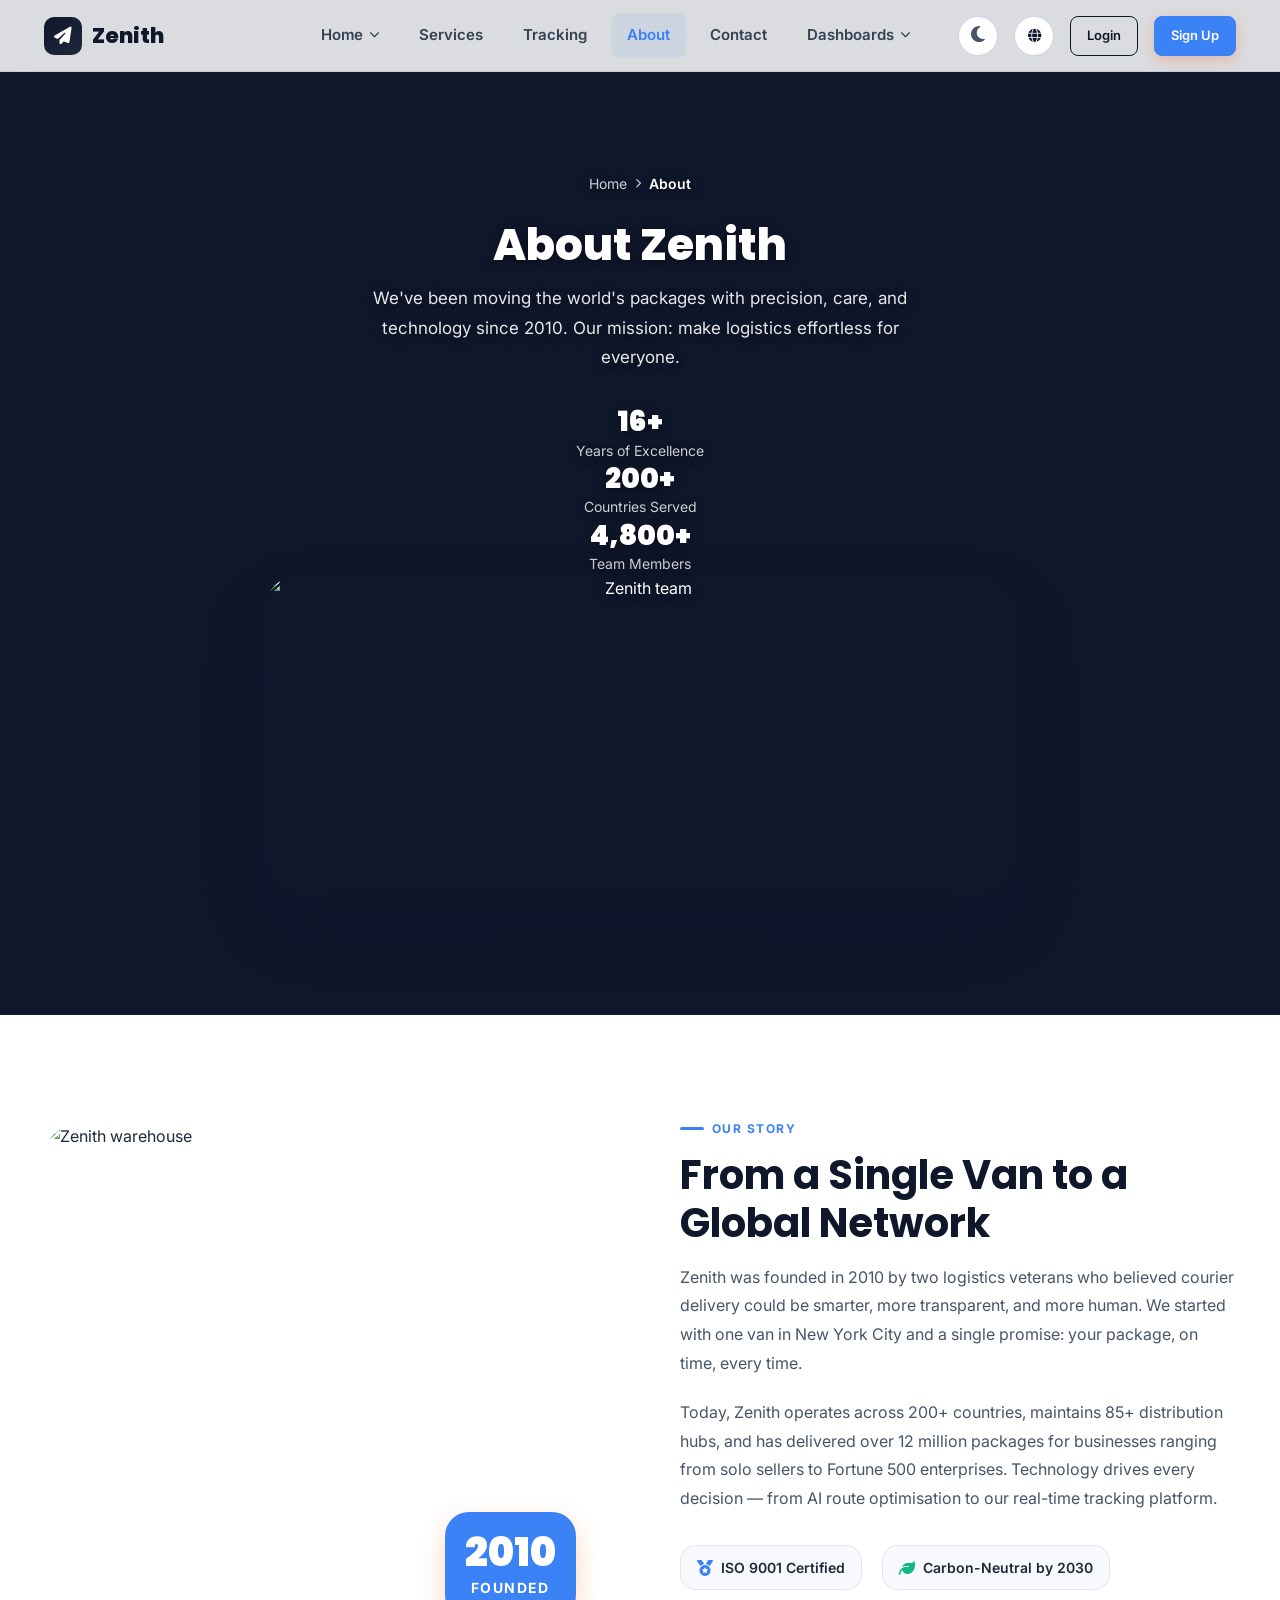
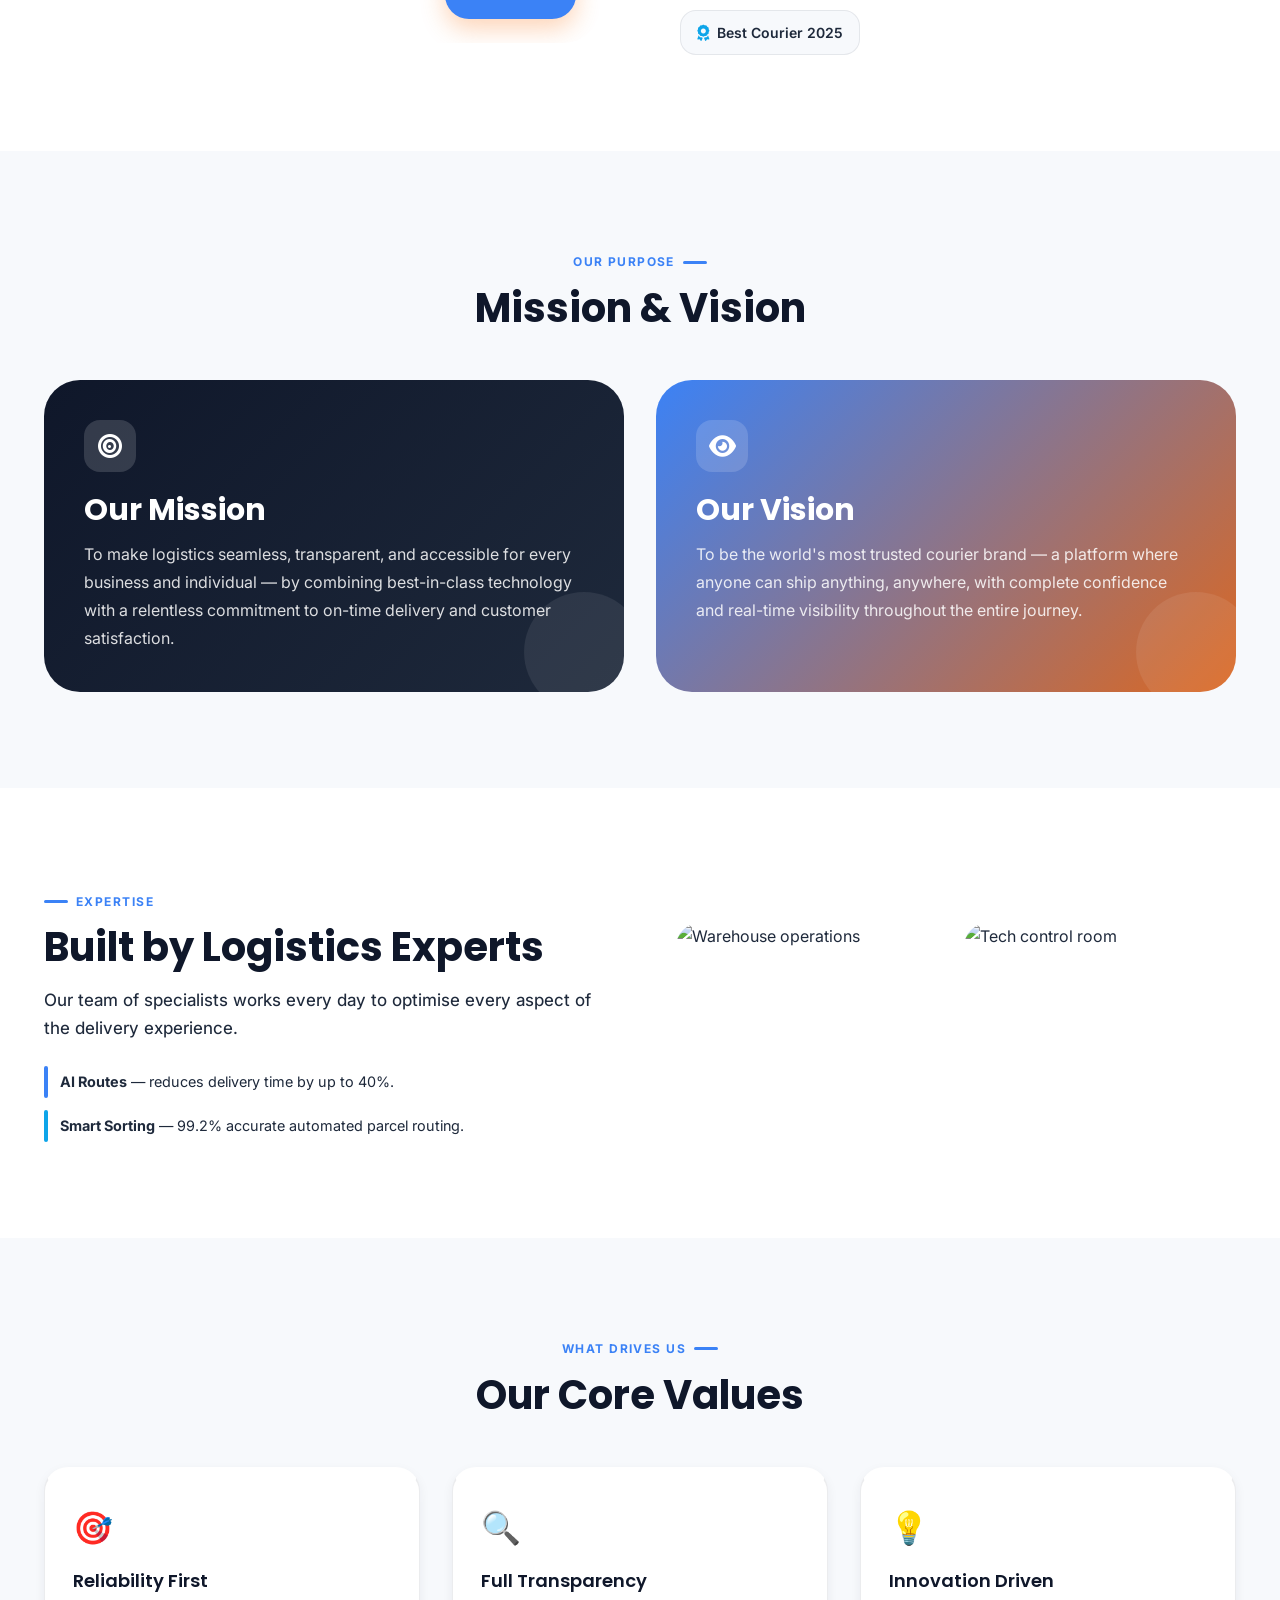
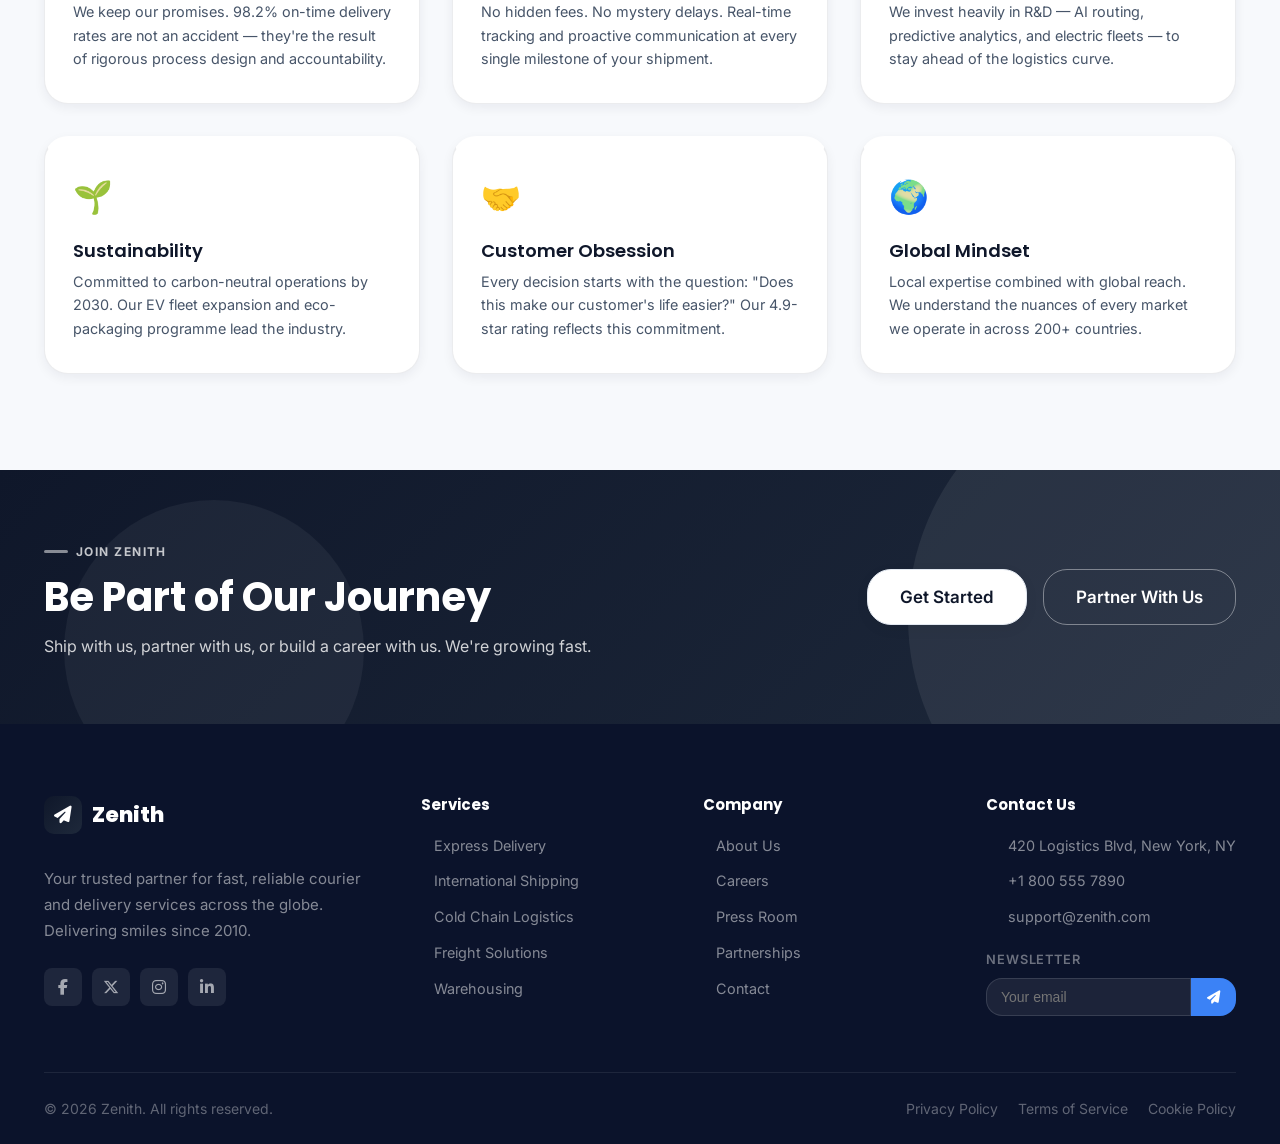
==== about.html @ 0083c845 "Initial commit: courier and delivery service website" ====
<!DOCTYPE html>
<html lang="en" dir="ltr">
<head>
  <meta charset="UTF-8" />
  <meta name="viewport" content="width=device-width, initial-scale=1.0" />
  <title>About Us – Zenith Courier</title>
  <link rel="icon" href="favicon.svg" type="image/svg+xml" />
  <link rel="stylesheet" href="https://cdnjs.cloudflare.com/ajax/libs/font-awesome/6.5.0/css/all.min.css" />
  <link rel="stylesheet" href="css/style.css" />
</head>
<body>

<!-- NAVBAR -->
<nav class="navbar" id="navbar">
  <div class="container nav-inner">
    <a href="index.html" class="nav-brand">
      <div class="nav-brand-icon"><i class="fas fa-paper-plane"></i></div>
      Zenith
    </a>
    <ul class="nav-menu">
      <li class="nav-item">
        <a href="index.html" class="nav-link">Home <i class="fas fa-chevron-down chevron"></i></a>
        <ul class="dropdown-menu">
          <li><a href="index.html"  class="dropdown-item"><i class="fas fa-home"></i> Home 1</a></li>
          <li><a href="index2.html" class="dropdown-item"><i class="fas fa-layer-group"></i> Home 2</a></li>
        </ul>
      </li>
      <li class="nav-item"><a href="services.html"  class="nav-link">Services</a></li>
      <li class="nav-item"><a href="tracking.html"  class="nav-link">Tracking</a></li>
      <li class="nav-item"><a href="about.html"     class="nav-link active">About</a></li>
      <li class="nav-item"><a href="contact.html"   class="nav-link">Contact</a></li>
      <li class="nav-item">
        <a href="#" class="nav-link">Dashboards <i class="fas fa-chevron-down chevron"></i></a>
        <ul class="dropdown-menu">
          <li><a href="dashboard-user.html"  class="dropdown-item"><i class="fas fa-user-circle"></i> User Dashboard</a></li>
          <li><a href="dashboard-admin.html" class="dropdown-item"><i class="fas fa-shield-halved"></i> Admin Dashboard</a></li>
        </ul>
      </li>
    </ul>
    <div class="nav-actions" id="main-nav-actions">
      <button class="theme-toggle" id="themeToggle" aria-label="Toggle Theme">
        <i class="fas fa-moon"></i>
      </button>
      <button class="rtl-toggle" id="main-rtl-toggle"><i class="fas fa-globe"></i></button>
      <a href="login.html"  class="btn btn-outline-primary btn-sm">Login</a>
      <a href="signup.html" class="btn btn-primary btn-sm">Sign Up</a>
      <button class="hamburger" id="hamburger"><span></span><span></span><span></span></button>
    </div>
  </div>
</nav>
<div class="nav-mobile" id="mobileNav">
  <a href="#" class="mobile-nav-link" data-dropdown="#mob-drop-home">Home <span class="chevron-m">▾</span></a>
  <div id="mob-drop-home" class="mobile-dropdown">
    <a href="index.html"  class="mobile-dropdown-item"><i class="fas fa-home"></i> Home 1</a>
    <a href="index2.html" class="mobile-dropdown-item"><i class="fas fa-layer-group"></i> Home 2</a>
  </div>
  <a href="services.html"  class="mobile-nav-link">Services</a>
  <a href="tracking.html"  class="mobile-nav-link">Tracking</a>
  <a href="about.html"     class="mobile-nav-link active">About</a>
  <a href="contact.html"   class="mobile-nav-link">Contact</a>
  <a href="#" class="mobile-nav-link" data-dropdown="#mob-drop-dash">Dashboards <span class="chevron-m">▾</span></a>
  <div id="mob-drop-dash" class="mobile-dropdown">
    <a href="dashboard-user.html"  class="mobile-dropdown-item"><i class="fas fa-user-circle"></i> User Dashboard</a>
    <a href="dashboard-admin.html" class="mobile-dropdown-item"><i class="fas fa-shield-halved"></i> Admin Dashboard</a>
  </div>
  <div style="display:flex;gap:12px;padding-top:24px;">
    <a href="login.html"  class="btn btn-outline-primary" style="flex:1;text-align:center;">Login</a>
    <a href="signup.html" class="btn btn-primary" style="flex:1;text-align:center;">Sign Up</a>
  </div>
</div>

<!-- PAGE HERO -->
<section class="page-hero" style="background-image: url('https://images.unsplash.com/photo-1522071820081-009f0129c71c?w=1400&auto=format');">
  <div class="container page-hero-content page-hero-2col">
    <div>
      <nav class="breadcrumb">
        <a href="index.html">Home</a><span class="breadcrumb-sep"><i class="fas fa-chevron-right"></i></span>
        <span class="breadcrumb-current">About</span>
      </nav>
      <h1 class="fade-in about-us-single-line">About Zenith</h1>
      <p class="fade-in delay-100">We've been moving the world's packages with precision, care, and technology since 2010. Our mission: make logistics effortless for everyone.</p>
      <div class="fade-in delay-200 about-hero-stats" id="about-stats-container">
        <div><div style="font-family:var(--font-heading);font-size:1.75rem;font-weight:900;color:var(--clr-white);line-height:1.2;">16+</div><div style="font-size:.875rem;color:rgba(255,255,255,.8);">Years of Excellence</div></div>
        <div><div style="font-family:var(--font-heading);font-size:1.75rem;font-weight:900;color:var(--clr-white);line-height:1.2;">200+</div><div style="font-size:.875rem;color:rgba(255,255,255,.8);">Countries Served</div></div>
        <div><div style="font-family:var(--font-heading);font-size:1.75rem;font-weight:900;color:var(--clr-white);line-height:1.2;">4,800+</div><div style="font-size:.875rem;color:rgba(255,255,255,.8);">Team Members</div></div>
      </div>
    </div>
    <div class="fade-in-right delay-200" style="position:relative;">
      <img src="https://images.unsplash.com/photo-1600880292203-757bb62b4baf?w=700&auto=format&q=80" alt="Zenith team" style="border-radius:var(--radius-xl);height:320px;width:100%;object-fit:cover;box-shadow:var(--shadow-xl);" />
    </div>
  </div>
</section>

<!-- COMPANY STORY -->
<section class="section company-story">
  <div class="container">
    <div class="story-grid">
      <div class="story-img fade-in-left">
        <img src="https://images.unsplash.com/photo-1578575437130-527eed3abbec?w=700&auto=format&q=80" alt="Zenith warehouse" />
        <div class="story-badge">
          <div class="n">2010</div>
          <div class="l">Founded</div>
        </div>
      </div>
      <div class="fade-in-right">
        <span class="section-label">Our Story</span>
        <h2 class="section-title">From a Single Van to a Global Network</h2>
        <p style="color:var(--clr-gray-600);line-height:1.8;margin-bottom:20px;">Zenith was founded in 2010 by two logistics veterans who believed courier delivery could be smarter, more transparent, and more human. We started with one van in New York City and a single promise: your package, on time, every time.</p>
        <p style="color:var(--clr-gray-600);line-height:1.8;margin-bottom:32px;">Today, Zenith operates across 200+ countries, maintains 85+ distribution hubs, and has delivered over 12 million packages for businesses ranging from solo sellers to Fortune 500 enterprises. Technology drives every decision — from AI route optimisation to our real-time tracking platform.</p>
        <div style="display:flex;gap:20px;flex-wrap:wrap;">
          <div style="display:flex;align-items:center;gap:8px;padding:10px 16px;background:var(--clr-bg-alt);border-radius:var(--radius-md);border:1px solid var(--clr-border);">
            <i class="fas fa-medal" style="color:var(--clr-accent);"></i>
            <span style="font-size:.875rem;font-weight:600;">ISO 9001 Certified</span>
          </div>
          <div style="display:flex;align-items:center;gap:8px;padding:10px 16px;background:var(--clr-bg-alt);border-radius:var(--radius-md);border:1px solid var(--clr-border);">
            <i class="fas fa-leaf" style="color:var(--clr-success);"></i>
            <span style="font-size:.875rem;font-weight:600;">Carbon-Neutral by 2030</span>
          </div>
          <div style="display:flex;align-items:center;gap:8px;padding:10px 16px;background:var(--clr-bg-alt);border-radius:var(--radius-md);border:1px solid var(--clr-border);">
            <i class="fas fa-award" style="color:var(--clr-teal);"></i>
            <span style="font-size:.875rem;font-weight:600;">Best Courier 2025</span>
          </div>
        </div>
      </div>
    </div>
  </div>
</section>

<!-- MISSION & VISION -->
<section class="section bg-light">
  <div class="container">
    <div class="section-header-center fade-in" style="margin-bottom:48px;">
      <span class="section-label">Our Purpose</span>
      <h2 class="section-title">Mission & Vision</h2>
    </div>
    <div class="mission-vision-grid">
      <div class="mv-card mv-card-primary fade-in delay-100">
        <div class="mv-icon"><i class="fas fa-bullseye"></i></div>
        <h3>Our Mission</h3>
        <p>To make logistics seamless, transparent, and accessible for every business and individual — by combining best-in-class technology with a relentless commitment to on-time delivery and customer satisfaction.</p>
      </div>
      <div class="mv-card mv-card-accent fade-in delay-200">
        <div class="mv-icon"><i class="fas fa-eye"></i></div>
        <h3>Our Vision</h3>
        <p>To be the world's most trusted courier brand — a platform where anyone can ship anything, anywhere, with complete confidence and real-time visibility throughout the entire journey.</p>
      </div>
    </div>
  </div>
</section>

<!-- LOGISTICS EXPERTISE -->
<section class="section">
  <div class="container">
    <div class="expertise-grid">
      <div class="fade-in">
        <span class="section-label">Expertise</span>
        <h2 class="section-title">Built by Logistics Experts</h2>
        <p class="section-desc" style="line-height:1.6;margin-bottom:24px;">Our team of specialists works every day to optimise every aspect of the delivery experience.</p>
        <div style="display:flex;flex-direction:column;gap:12px;">
          <div style="display:flex;gap:12px;align-items:center;">
            <div style="width:4px;height:32px;background:var(--clr-accent);border-radius:2px;flex-shrink:0;"></div>
            <div style="font-size:0.9rem;"><strong>AI Routes</strong> — reduces delivery time by up to 40%.</div>
          </div>
          <div style="display:flex;gap:12px;align-items:center;">
            <div style="width:4px;height:32px;background:var(--clr-teal);border-radius:2px;flex-shrink:0;"></div>
            <div style="font-size:0.9rem;"><strong>Smart Sorting</strong> — 99.2% accurate automated parcel routing.</div>
          </div>
        </div>
      </div>
      <div class="fade-in-right">
        <div class="expertise-gallery">
          <div style="border-radius:var(--radius-lg);overflow:hidden;height:180px;">
            <img src="https://images.unsplash.com/photo-1553413077-190dd305871c?w=500&auto=format&q=80" alt="Warehouse operations" style="width:100%;height:100%;object-fit:cover;" />
          </div>
          <div style="border-radius:var(--radius-lg);overflow:hidden;height:180px;" class="exp-img-2">
            <img src="https://images.unsplash.com/photo-1516321318423-f06f85e504b3?w=500&auto=format&q=80" alt="Tech control room" style="width:100%;height:100%;object-fit:cover;" />
          </div>
        </div>
      </div>
    </div>
  </div>
</section>

<!-- COMPANY VALUES -->
<section class="section bg-light">
  <div class="container">
    <div class="section-header-center fade-in" style="margin-bottom:48px;">
      <span class="section-label">What Drives Us</span>
      <h2 class="section-title">Our Core Values</h2>
    </div>
    <div class="values-grid">
      <div class="value-card fade-in delay-100">
        <div class="vi">🎯</div>
        <h5>Reliability First</h5>
        <p>We keep our promises. 98.2% on-time delivery rates are not an accident — they're the result of rigorous process design and accountability.</p>
      </div>
      <div class="value-card fade-in delay-200">
        <div class="vi">🔍</div>
        <h5>Full Transparency</h5>
        <p>No hidden fees. No mystery delays. Real-time tracking and proactive communication at every single milestone of your shipment.</p>
      </div>
      <div class="value-card fade-in delay-300">
        <div class="vi">💡</div>
        <h5>Innovation Driven</h5>
        <p>We invest heavily in R&D — AI routing, predictive analytics, and electric fleets — to stay ahead of the logistics curve.</p>
      </div>
      <div class="value-card fade-in delay-100">
        <div class="vi">🌱</div>
        <h5>Sustainability</h5>
        <p>Committed to carbon-neutral operations by 2030. Our EV fleet expansion and eco-packaging programme lead the industry.</p>
      </div>
      <div class="value-card fade-in delay-200">
        <div class="vi">🤝</div>
        <h5>Customer Obsession</h5>
        <p>Every decision starts with the question: "Does this make our customer's life easier?" Our 4.9-star rating reflects this commitment.</p>
      </div>
      <div class="value-card fade-in delay-300">
        <div class="vi">🌍</div>
        <h5>Global Mindset</h5>
        <p>Local expertise combined with global reach. We understand the nuances of every market we operate in across 200+ countries.</p>
      </div>
    </div>
  </div>
</section>

<!-- CTA -->
<section class="section-sm cta-section">
  <div class="container">
    <div class="cta-inner">
      <div>
        <span class="section-label" style="color:rgba(255,255,255,.75);">Join Zenith</span>
        <h2 style="color:var(--clr-white);margin-bottom:12px;">Be Part of Our Journey</h2>
        <p style="color:rgba(255,255,255,.8);">Ship with us, partner with us, or build a career with us. We're growing fast.</p>
      </div>
      <div class="cta-btns">
        <a href="signup.html"  class="btn btn-white btn-lg">Get Started</a>
        <a href="contact.html" class="btn btn-outline btn-lg">Partner With Us</a>
      </div>
    </div>
  </div>
</section>

<!-- FOOTER -->
<footer class="footer">
  <div class="container">
    <div class="footer-top">
      <!-- Brand -->
      <div>
        <a href="index.html" class="nav-brand footer-brand">
          <div class="nav-brand-icon"><i class="fas fa-paper-plane"></i></div>
          Zenith
        </a>
        <p class="footer-desc">Your trusted partner for fast, reliable courier and delivery services across the globe. Delivering smiles since 2010.</p>
        <div class="footer-socials">
          <a href="#" class="social-btn" aria-label="Facebook"><i class="fab fa-facebook-f"></i></a>
          <a href="#" class="social-btn" aria-label="Twitter/X"><i class="fab fa-x-twitter"></i></a>
          <a href="#" class="social-btn" aria-label="Instagram"><i class="fab fa-instagram"></i></a>
          <a href="#" class="social-btn" aria-label="LinkedIn"><i class="fab fa-linkedin-in"></i></a>
        </div>
      </div>
      <!-- Services -->
      <div>
        <h6 class="footer-col-title">Services</h6>
        <ul class="footer-links">
          <li><a href="services.html" class="footer-link"><i class="fas fa-chevron-right"></i> Express Delivery</a></li>
          <li><a href="services.html" class="footer-link"><i class="fas fa-chevron-right"></i> International Shipping</a></li>
          <li><a href="services.html" class="footer-link"><i class="fas fa-chevron-right"></i> Cold Chain Logistics</a></li>
          <li><a href="services.html" class="footer-link"><i class="fas fa-chevron-right"></i> Freight Solutions</a></li>
          <li><a href="services.html" class="footer-link"><i class="fas fa-chevron-right"></i> Warehousing</a></li>
        </ul>
      </div>
      <!-- Company -->
      <div>
        <h6 class="footer-col-title">Company</h6>
        <ul class="footer-links">
          <li><a href="about.html"   class="footer-link"><i class="fas fa-chevron-right"></i> About Us</a></li>
          <li><a href="#"            class="footer-link"><i class="fas fa-chevron-right"></i> Careers</a></li>
          <li><a href="#"            class="footer-link"><i class="fas fa-chevron-right"></i> Press Room</a></li>
          <li><a href="#"            class="footer-link"><i class="fas fa-chevron-right"></i> Partnerships</a></li>
          <li><a href="contact.html" class="footer-link"><i class="fas fa-chevron-right"></i> Contact</a></li>
        </ul>
      </div>
      <!-- Contact -->
      <div>
        <h6 class="footer-col-title">Contact Us</h6>
        <ul class="footer-links">
          <li class="footer-link" style="cursor:default;"><i class="fas fa-map-marker-alt" style="color:var(--clr-accent);width:16px;"></i> 420 Logistics Blvd, New York, NY</li>
          <li><a href="tel:+18005557890" class="footer-link"><i class="fas fa-phone" style="color:var(--clr-accent);width:16px;"></i> +1 800 555 7890</a></li>
          <li><a href="mailto:support@zenith.com" class="footer-link"><i class="fas fa-envelope" style="color:var(--clr-accent);width:16px;"></i> support@zenith.com</a></li>
        </ul>
        <!-- Newsletter -->
        <div style="margin-top:20px;">
          <div style="font-size:.8rem;color:rgba(255,255,255,.4);margin-bottom:8px;font-weight:600;text-transform:uppercase;letter-spacing:.07em;">Newsletter</div>
          <div style="display:flex;gap:0;">
            <input type="email" placeholder="Your email" style="flex:1;background:rgba(255,255,255,.07);border:1px solid rgba(255,255,255,.12);border-radius:var(--radius-md) 0 0 var(--radius-md);padding:10px 14px;color:var(--clr-white);font-size:.875rem;outline:none;" />
            <button style="background:var(--clr-accent);border:none;border-radius:0 var(--radius-md) var(--radius-md) 0;padding:10px 16px;color:var(--clr-white);cursor:pointer;"><i class="fas fa-paper-plane"></i></button>
          </div>
        </div>
      </div>
    </div>

    <!-- Footer Bottom -->
    <div class="footer-bottom">
      <p class="footer-copy">© 2026 Zenith. All rights reserved.</p>
      <div class="footer-bottom-links">
        <a href="#" class="footer-bottom-link">Privacy Policy</a>
        <a href="#" class="footer-bottom-link">Terms of Service</a>
        <a href="#" class="footer-bottom-link">Cookie Policy</a>
      </div>
    </div>
  </div>
</footer>

<script src="js/main.js"></script>
</body>
</html>
---- css/style.css ----
/* ==========================================================
   SWIFTSHIP – Courier & Delivery Service  |  style.css
   Design System · Global Styles · Components
   ========================================================== */

/* ── 1. GOOGLE FONTS ───────────────────────────────────── */
@import url('https://fonts.googleapis.com/css2?family=Inter:wght@300;400;500;600;700;800;900&family=Poppins:wght@400;500;600;700;800&display=swap');

/* ── 2. CSS CUSTOM PROPERTIES ──────────────────────────── */
:root {
  /* Brand colours */
  --clr-primary: #0F172A;
  --clr-primary-light: #1E293B;
  --clr-accent: #3B82F6;
  --clr-accent-dark: #2563EB;
  --clr-teal: #0EA5E9;
  --clr-success: #10B981;
  --clr-warning: #F59E0B;
  --clr-danger: #EF4444;

  /* Theme-aware Neutrals */
  --clr-white: #FFFFFF;
  --clr-bg-main: #FFFFFF;
  --clr-bg-alt: #F7F9FC;
  --clr-bg-card: #FFFFFF;
  --clr-bg-nav: rgba(255, 255, 255, 0.85);
  
  --clr-gray-50: #F0F3F9;
  --clr-gray-100: #E2E8F0;
  --clr-gray-200: #CBD5E1;
  --clr-gray-300: #B2BDCD;
  --clr-gray-400: #94A3B8;
  --clr-gray-500: #64748B;
  --clr-gray-600: #475569;
  --clr-gray-700: #334155;
  --clr-gray-800: #1E293B;
  --clr-gray-900: #0F172A;
  --clr-dark: #0B132B;
  
  --clr-border: rgba(11, 19, 43, 0.08); /* Increased for better contrast */
  --clr-border-strong: rgba(11, 19, 43, 0.15);

  /* Typography */
  --font-body: 'Inter', sans-serif;
  --font-heading: 'Poppins', sans-serif;

  /* Sizing */
  --radius-sm: 8px;
  --radius-md: 16px;
  --radius-lg: 24px;
  --radius-xl: 36px;
  --radius-pill: 100px;

  /* Premium Shadows */
  --shadow-xs: 0 2px 4px rgba(11, 19, 43, 0.04);
  --shadow-sm: 0 4px 12px rgba(11, 19, 43, 0.06);
  --shadow-md: 0 12px 32px rgba(11, 19, 43, 0.08);
  --shadow-lg: 0 24px 48px rgba(11, 19, 43, 0.12);
  --shadow-xl: 0 32px 64px rgba(11, 19, 43, 0.16);

  /* Transitions */
  --trans-fast: 200ms cubic-bezier(0.16, 1, 0.3, 1);
  --trans-base: 350ms cubic-bezier(0.16, 1, 0.3, 1);
  --trans-slow: 500ms cubic-bezier(0.16, 1, 0.3, 1);

  /* Layout */
  --nav-h: 72px;
  --sidebar-w: 280px;

  /* Footer (Always Dark) */
  --clr-footer-bg: #0B132B;
}

/* Dark-mode palette override */
[data-theme="dark"] {
  --clr-bg-main: #0B132B;
  --clr-bg-alt: #0F172A;
  --clr-bg-card: #1E293B;
  --clr-bg-nav: rgba(11, 19, 43, 0.85);

  --clr-gray-50: #1E293B;
  --clr-gray-100: #334155;
  --clr-gray-200: #475569;
  --clr-gray-300: #64748B;
  --clr-gray-400: #94A3B8;
  --clr-gray-500: #CBD5E1;
  --clr-gray-600: #E2E8F0;
  --clr-gray-700: #F1F5F9;
  --clr-gray-800: #F8FAFC;
  --clr-gray-900: #FFFFFF;
  --clr-dark: #F8FAFC;
  
  --clr-primary: #F1F5F9;
  --clr-primary-light: #E2E8F0;
  
  --clr-border: rgba(255, 255, 255, 0.08);
  --clr-border-strong: rgba(255, 255, 255, 0.12);

  --shadow-xs: 0 2px 4px rgba(0, 0, 0, 0.2);
  --shadow-sm: 0 4px 12px rgba(0, 0, 0, 0.25);
  --shadow-md: 0 12px 32px rgba(0, 0, 0, 0.3);
  --shadow-lg: 0 24px 48px rgba(0, 0, 0, 0.4);
  --shadow-xl: 0 32px 64px rgba(0, 0, 0, 0.5);

  --clr-footer-bg: #020617;
}

/* ── THEME TOGGLE ───────────────────────────────────────── */
.theme-toggle {
  display: flex;
  align-items: center;
  justify-content: center;
  width: 40px;
  height: 40px;
  border-radius: 50%;
  border: 1.5px solid var(--clr-gray-200);
  background: var(--clr-bg-card);
  color: var(--clr-gray-600);
  cursor: pointer;
  transition: all var(--trans-base);
  position: relative;
  overflow: hidden;
}

.theme-toggle:hover {
  border-color: var(--clr-accent);
  color: var(--clr-accent);
  transform: rotate(15deg) scale(1.1);
}

.theme-toggle i {
  font-size: 1.15rem;
  transition: transform var(--trans-slow);
}

[data-theme="dark"] .theme-toggle {
  border-color: var(--clr-gray-100);
  background: var(--clr-gray-50);
  color: var(--clr-warning);
}

[data-theme="dark"] .theme-toggle i {
  transform: rotate(360deg);
}

[data-theme="dark"] .theme-toggle .fa-moon::before {
  content: "\f185"; /* fa-sun */
}

/* ── 3. RESET / BASE ────────────────────────────────────── */
*,
*::before,
*::after {
  box-sizing: border-box;
  margin: 0;
  padding: 0;
}

html {
  scroll-behavior: smooth;
  font-size: 16px;
}

body {
  font-family: var(--font-body);
  color: var(--clr-gray-800);
  background: var(--clr-bg-main);
  line-height: 1.65;
  overflow-x: hidden;
  width: 100%;
}

/* RTL Support */
[dir="rtl"] {
  direction: rtl;
  text-align: right;
}

[dir="rtl"] .ms-auto {
  margin-left: 0 !important;
  margin-right: auto !important;
}

[dir="rtl"] .me-auto {
  margin-right: 0 !important;
  margin-left: auto !important;
}

img {
  max-width: 100%;
  height: auto;
  display: block;
}

a {
  text-decoration: none;
  color: inherit;
}

ul {
  list-style: none;
}

button {
  cursor: pointer;
  border: none;
  background: none;
}

/* ── 4. TYPOGRAPHY SCALE ────────────────────────────────── */
h1,
h2,
h3,
h4,
h5,
h6 {
  font-family: var(--font-heading);
  font-weight: 700;
  line-height: 1.2;
  color: var(--clr-primary);
  margin-top: 0;
}

h1 {
  font-size: clamp(2.25rem, 5vw, 3.5rem);
  font-weight: 800;
}

h2 {
  font-size: clamp(1.75rem, 4vw, 2.5rem);
  font-weight: 700;
}

h3 {
  font-size: clamp(1.4rem, 3vw, 1.875rem);
  font-weight: 700;
}

h4 {
  font-size: 1.25rem;
  font-weight: 600;
}

h5 {
  font-size: 1.125rem;
  font-weight: 600;
}

h6 {
  font-size: 1rem;
  font-weight: 600;
}

.text-accent {
  color: var(--clr-accent) !important;
}

.text-primary {
  color: var(--clr-primary) !important;
}

.text-teal {
  color: var(--clr-teal) !important;
}

.text-muted {
  color: var(--clr-gray-500) !important; /* Standardized for better contrast */
}

.section-label {
  display: inline-flex;
  align-items: center;
  gap: 8px;
  font-size: .75rem;
  font-weight: 700;
  letter-spacing: .12em;
  text-transform: uppercase;
  color: var(--clr-accent);
  margin-bottom: 12px;
}

.section-label::before {
  content: '';
  display: inline-block;
  width: 24px;
  height: 3px;
  background: var(--clr-accent);
  border-radius: 2px;
}

[dir="rtl"] .section-label::before {
  order: 1;
}

/* ── 5. LAYOUT UTILITIES ────────────────────────────────── */
.container {
  width: 100%;
  max-width: 1240px;
  margin-inline: auto;
  padding-inline: 24px;
}

.section {
  padding-block: 96px;
  background: var(--clr-bg-main);
  transition: background var(--trans-base);
}

.section-sm {
  padding-block: 64px;
  background: var(--clr-bg-main);
  transition: background var(--trans-base);
}

.grid-2 {
  display: grid;
  grid-template-columns: repeat(2, 1fr);
  gap: 32px;
}

.bg-light {
  background: var(--clr-bg-alt);
}

.grid-3 {
  display: grid;
  grid-template-columns: repeat(3, 1fr);
  gap: 32px;
}

@media (max-width: 991px) {
  .grid-3 {
    grid-template-columns: repeat(2, 1fr);
  }
}

@media (max-width: 767px) {
  .grid-3 {
    grid-template-columns: 1fr;
    gap: 24px;
  }
}

.grid-4 {
  display: grid;
  grid-template-columns: repeat(4, 1fr);
  gap: 24px;
}

@media (max-width: 991px) {
  .grid-4 {
    grid-template-columns: repeat(2, 1fr);
  }
}

@media (max-width: 576px) {
  .grid-4 {
    grid-template-columns: 1fr;
    gap: 20px;
  }
}

.flex {
  display: flex;
}

.flex-center {
  display: flex;
  align-items: center;
  justify-content: center;
}

.flex-between {
  display: flex;
  align-items: center;
  justify-content: space-between;
}

.flex-col {
  flex-direction: column;
}

.gap-8 {
  gap: 8px;
}

.gap-16 {
  gap: 16px;
}

.gap-24 {
  gap: 24px;
}

.gap-32 {
  gap: 32px;
}

/* ── 6. BUTTONS ─────────────────────────────────────────── */
.btn {
  display: inline-flex;
  align-items: center;
  justify-content: center;
  text-align: center;
  gap: 10px;
  height: 48px; /* Standard Height */
  padding: 0 24px;
  border-radius: var(--radius-md); /* Standard Radius */
  font-family: var(--font-body);
  font-size: .9375rem;
  font-weight: 600;
  transition: all var(--trans-base);
  white-space: nowrap;
  border: 1.5px solid transparent;
  cursor: pointer;
  user-select: none;
}

.btn-sm {
  height: 40px; /* Standardized */
  padding: 0 16px;
  font-size: .8125rem;
  border-radius: var(--radius-sm);
}

.btn-lg {
  height: 56px; /* Standardized */
  padding: 0 32px;
  font-size: 1.0625rem;
  border-radius: var(--radius-lg);
}

.btn-icon {
  padding: 12px;
  border-radius: 50%;
}

.btn-primary {
  background: var(--clr-accent);
  color: var(--clr-white);
  border-color: var(--clr-accent);
  box-shadow: 0 4px 14px rgba(255, 74, 28, 0.25);
}

.btn-primary:hover {
  background: var(--clr-accent-dark);
  border-color: var(--clr-accent-dark);
  transform: translateY(-2px);
  box-shadow: 0 8px 24px rgba(255, 74, 28, 0.4);
}

.btn-primary:active {
  transform: translateY(0); /* Premium tactile feedback */
  background: #C2410C; /* Darker fixed accent for high-contrast pressed state */
  box-shadow: 0 4px 10px rgba(11, 19, 43, 0.2);
}

.btn-secondary {
  background: var(--clr-primary);
  color: var(--clr-white);
  border-color: var(--clr-primary);
  box-shadow: 0 4px 14px rgba(11, 19, 43, 0.2);
}

.btn-secondary:hover {
  background: var(--clr-primary-light);
  border-color: var(--clr-primary-light);
  transform: translateY(-2px);
  box-shadow: 0 8px 24px rgba(11, 19, 43, 0.35);
}

.btn-secondary:active {
  transform: translateY(0);
  background: #0B132B;
  box-shadow: 0 4px 10px rgba(11, 19, 43, 0.2);
}

.btn-outline {
  background: transparent;
  color: var(--clr-white);
  border-color: rgba(255, 255, 255, .5);
}

.btn-outline:hover {
  background: var(--clr-white);
  color: #0F172A; /* Force high-contrast dark text on white hover background, even in dark mode */
  border-color: var(--clr-white);
  box-shadow: 0 8px 24px rgba(255, 255, 255, 0.2);
  transform: translateY(-2px);
}

.btn-outline-primary {
  background: transparent;
  color: var(--clr-primary);
  border-color: var(--clr-primary);
}

.btn-outline-primary:hover {
  background: var(--clr-primary);
  color: var(--clr-white);
  box-shadow: 0 8px 24px rgba(11, 19, 43, 0.15);
  transform: translateY(-2px);
}

.btn-outline-primary:active {
  transform: translateY(0);
  background: #0B132B; /* Darker navy for high-contrast pressed state */
  color: var(--clr-white);
}

.btn-ghost {
  background: transparent;
  color: var(--clr-accent);
  border-color: transparent;
  padding-left: 0;
  padding-right: 0;
}

.btn-ghost:hover {
  color: var(--clr-accent-dark);
  gap: 12px;
}

.btn-white {
  background: var(--clr-white);
  color: #0F172A; /* Force fixed high-contrast dark text on white buttons */
  border: 1.5px solid var(--clr-gray-100);
  box-shadow: 0 4px 14px rgba(0, 0, 0, 0.05);
}

[data-theme="dark"] .btn-white {
  background: var(--clr-bg-card);
  color: var(--clr-white);
  border-color: var(--clr-border-strong);
}

.btn-white:hover {
  background: var(--clr-off-white);
  transform: translateY(-2px);
  box-shadow: var(--shadow-md);
}

.btn-white:active {
  transform: translateY(0);
  background: #E2E8F0; /* Slightly darker light gray for active state */
  color: #0F172A; /* Retain dark primary text for absolute contrast */
}

/* ── 7. CARDS ───────────────────────────────────────────── */
.card {
  background: var(--clr-bg-card);
  border-radius: var(--radius-lg);
  box-shadow: var(--shadow-sm);
  overflow: hidden;
  transition: all var(--trans-base);
  border: 1px solid var(--clr-border);
}

.card:hover {
  transform: translateY(-4px) scale(1.01);
  box-shadow: var(--shadow-xl);
  border-color: var(--clr-border-strong);
}

.card-body {
  padding: 28px;
}

.card-icon {
  width: 56px;
  height: 56px;
  border-radius: var(--radius-md);
  display: flex;
  align-items: center;
  justify-content: center;
  font-size: 1.5rem;
  margin-bottom: 20px;
}

.card-icon-primary {
  background: rgba(11, 19, 43, 0.08);
  color: var(--clr-primary);
}

.card-icon-accent {
  background: rgba(255, 74, 28, 0.1);
  color: var(--clr-accent);
}

.card-icon-teal {
  background: rgba(0, 180, 216, 0.1);
  color: var(--clr-teal);
}

.card-icon-success {
  background: rgba(16, 185, 129, 0.1);
  color: var(--clr-success);
}

/* ── 8. BADGES / TAGS ───────────────────────────────────── */
.badge {
  display: inline-flex;
  align-items: center;
  gap: 5px;
  padding: 4px 12px;
  border-radius: var(--radius-pill);
  font-size: .75rem;
  font-weight: 600;
}

.badge-primary {
  background: rgba(11, 37, 69, .1);
  color: var(--clr-primary);
}

.badge-accent {
  background: rgba(249, 115, 22, .12);
  color: var(--clr-accent);
}

.badge-success {
  background: rgba(34, 197, 94, .12);
  color: var(--clr-success);
}

.badge-warning {
  background: rgba(250, 204, 21, .18);
  color: #92400e;
}

.badge-danger {
  background: rgba(239, 68, 68, .1);
  color: var(--clr-danger);
}

.badge-teal {
  background: rgba(6, 182, 212, .1);
  color: var(--clr-teal);
}

/* ── 9. FORMS ───────────────────────────────────────────── */
.form-group {
  margin-bottom: 20px;
}

.form-label {
  display: block;
  font-size: .875rem;
  font-weight: 600;
  color: var(--clr-gray-800);
  margin-bottom: 8px;
}

.form-control {
  width: 100%;
  padding: 12px 16px;
  border: 1.5px solid var(--clr-gray-200);
  border-radius: var(--radius-md);
  font-family: var(--font-body);
  font-size: .9375rem;
  color: var(--clr-gray-800);
  background: var(--clr-bg-card);
  transition: border-color var(--trans-fast), box-shadow var(--trans-fast);
  outline: none;
}

.form-control:focus {
  border-color: var(--clr-accent);
  box-shadow: 0 0 0 3px rgba(249, 115, 22, .15);
}

.form-control::placeholder {
  color: var(--clr-gray-400);
}

select.form-control {
  appearance: none;
  background-image: url("data:image/svg+xml,%3Csvg xmlns='http://www.w3.org/2000/svg' width='12' height='8'%3E%3Cpath d='M1 1l5 5 5-5' stroke='%2394A3B8' stroke-width='1.5' fill='none' stroke-linecap='round'/%3E%3C/svg%3E");
  background-repeat: no-repeat;
  background-position: right 14px center;
  padding-right: 40px;
}

/* ── 10. NAVBAR ─────────────────────────────────────────── */
.navbar {
  position: fixed;
  top: 0;
  left: 0;
  right: 0;
  width: 100%;
  z-index: 1000;
  height: var(--nav-h);
  background: var(--clr-bg-nav);
  backdrop-filter: blur(16px);
  -webkit-backdrop-filter: blur(16px);
  border-bottom: 1px solid var(--clr-border);
  transition: box-shadow var(--trans-base), background var(--trans-base), padding var(--trans-base);
}

.navbar.scrolled {
  box-shadow: var(--shadow-md);
  background: var(--clr-bg-nav);
  border-bottom: 1px solid var(--clr-border-strong);
}

.nav-inner {
  display: flex;
  align-items: center;
  height: 100%;
  gap: 32px;
}

.nav-brand {
  display: flex;
  align-items: center;
  gap: 10px;
  font-family: var(--font-heading);
  font-size: 1.35rem;
  font-weight: 800;
  color: var(--clr-primary);
  white-space: nowrap;
  flex-shrink: 0;
}

.nav-brand .brand-dot {
  color: var(--clr-accent);
}

.nav-brand-icon {
  width: 38px;
  height: 38px;
  background: linear-gradient(135deg, #0F172A 0%, #1E293B 100%); /* Fixed dark background for brand consistency */
  border-radius: 10px;
  display: flex;
  align-items: center;
  justify-content: center;
  color: var(--clr-white);
  font-size: 1.1rem;
}

.nav-menu {
  display: flex;
  align-items: center;
  gap: 8px;
  margin-left: auto;
}

[dir="rtl"] .nav-menu {
  margin-left: 0;
  margin-right: auto;
}

.nav-item {
  position: relative;
}

.nav-link {
  display: flex;
  align-items: center;
  gap: 6px;
  padding: 10px 16px; /* Optimized spacing */
  font-size: .9375rem;
  font-weight: 600;
  color: var(--clr-gray-700);
  border-radius: var(--radius-sm);
  transition: all var(--trans-fast);
}

.nav-link:hover,
.nav-link.active {
  color: var(--clr-accent);
  background: rgba(59, 130, 246, 0.08);
}

.nav-link .chevron {
  font-size: .65rem;
  transition: transform var(--trans-fast);
}

.nav-item:hover .chevron {
  transform: rotate(180deg);
}

/* Dropdown */
.dropdown-menu {
  position: absolute;
  top: calc(100% + 8px);
  min-width: 220px;
  background: var(--clr-bg-card);
  border-radius: var(--radius-md);
  box-shadow: var(--shadow-lg);
  border: 1px solid var(--clr-border);
  padding: 8px;
  opacity: 0;
  visibility: hidden;
  transform: translateY(-8px);
  transition: opacity var(--trans-base), transform var(--trans-base), visibility var(--trans-base);
  z-index: 200;
}

[dir="ltr"] .dropdown-menu {
  left: 0;
}

[dir="rtl"] .dropdown-menu {
  right: 0;
  left: auto;
}

.nav-item:hover .dropdown-menu {
  opacity: 1;
  visibility: visible;
  transform: translateY(0);
}

.dropdown-item {
  display: flex;
  align-items: center;
  gap: 10px;
  padding: 10px 14px;
  font-size: .9rem;
  color: var(--clr-gray-800);
  border-radius: var(--radius-sm);
  transition: background var(--trans-fast), color var(--trans-fast);
}

.dropdown-item:hover {
  background: var(--clr-gray-50);
  color: var(--clr-accent);
}

.dropdown-item i {
  width: 18px;
  text-align: center;
  color: var(--clr-gray-400);
}

.nav-actions {
  display: flex;
  align-items: center;
  gap: 16px; /* Increased from 12px for better spacing between RTL and Hamburger */
  flex-shrink: 0;
}

.rtl-toggle {
  display: flex;
  align-items: center;
  justify-content: center;
  width: 40px;
  height: 40px;
  padding: 0;
  border-radius: 50%;
  border: 1.5px solid var(--clr-gray-200);
  color: var(--clr-primary); /* Darkened for better contrast in light mode */
  cursor: pointer;
  transition: all var(--trans-fast);
  background: var(--clr-white);
}

[data-theme="dark"] .rtl-toggle {
  background: var(--clr-bg-card);
  border-color: var(--clr-border-strong);
  color: var(--clr-white);
}

.rtl-toggle .dir-label,
.rtl-toggle span:not(.fas) {
  display: none !important;
}

.rtl-toggle:hover {
  border-color: var(--clr-accent);
  color: var(--clr-accent);
}

/* Hamburger */
.hamburger {
  display: none;
  flex-direction: column;
  justify-content: space-between;
  width: 24px;
  height: 20px;
  cursor: pointer;
  padding: 0;
}

.hamburger span {
  display: block;
  height: 2.5px;
  background: var(--clr-primary);
  border-radius: 2px;
  transition: all var(--trans-base);
  transform-origin: center;
}

.hamburger.active span:nth-child(1) {
  transform: translateY(8.5px) rotate(45deg);
}

.hamburger.active span:nth-child(2) {
  opacity: 0;
  transform: scaleX(0);
}

.hamburger.active span:nth-child(3) {
  transform: translateY(-8.5px) rotate(-45deg);
}

/* Mobile nav */
.nav-mobile {
  display: none;
  position: fixed;
  top: var(--nav-h);
  left: 0;
  right: 0;
  bottom: 0;
  background: var(--clr-bg-main);
  z-index: 999;
  overflow-y: auto;
  padding: 24px;
  transform: translateX(-100%);
  transition: transform var(--trans-slow);
}

[dir="rtl"] .nav-mobile {
  transform: translateX(100%);
}

.nav-mobile.open {
  transform: translateX(0);
  display: block;
}

.mobile-nav-link {
  display: flex;
  align-items: center;
  justify-content: space-between;
  padding: 14px 0;
  font-size: 1.0625rem;
  font-weight: 600;
  color: var(--clr-gray-800);
  border-bottom: 1px solid var(--clr-gray-100);
}

.mobile-nav-link:hover {
  color: var(--clr-accent);
}

.mobile-dropdown {
  display: none;
  padding: 8px 0 0 16px;
}

.mobile-dropdown.show {
  display: block;
}

.mobile-dropdown-item {
  display: block;
  padding: 10px 0;
  font-size: .9375rem;
  color: var(--clr-gray-600);
  border-bottom: 1px solid var(--clr-gray-50);
}

.mobile-dropdown-item:hover {
  color: var(--clr-accent);
}

/* ── 11. HERO (HOME 1) ──────────────────────────────────── */
.hero-1 {
  min-height: 100vh;
  background: linear-gradient(135deg, #0B132B 0%, #172445 50%, #0F172A 100%); /* Fixed dark brand background for high contrast */
  display: flex;
  align-items: center;
  padding-top: var(--nav-h);
  position: relative;
  overflow: hidden;
  color: var(--clr-white); /* Force white text on dark hero */
}

[data-theme="dark"] .hero-1 {
  background: linear-gradient(135deg, #020617 0%, #0B132B 50%, #070B14 100%);
}

.hero-1::before {
  content: '';
  position: absolute;
  inset: 0;
  background: url('https://images.unsplash.com/photo-1586528116311-ad8dd3c8310d?w=1400&auto=format') center/cover no-repeat;
  opacity: .15; /* Increased opacity for more premium visual impact */
}

.hero-1-grid {
  position: absolute;
  inset: 0;
  background-image: linear-gradient(rgba(255, 255, 255, .04) 1px, transparent 1px), linear-gradient(90deg, rgba(255, 255, 255, .04) 1px, transparent 1px);
  background-size: 60px 60px;
}

.hero-1-content {
  position: relative;
  z-index: 2;
}

.hero-1-container {
  display: grid;
  grid-template-columns: 1fr 1fr;
  gap: 64px;
  align-items: center;
  padding-block: 80px;
}

.hero-1-label {
  display: inline-flex;
  align-items: center;
  gap: 8px;
  padding: 6px 16px;
  background: rgba(249, 115, 22, .18);
  border: 1px solid rgba(249, 115, 22, .3);
  border-radius: var(--radius-pill);
  font-size: .8125rem;
  font-weight: 600;
  color: #FFB38A;
  margin-bottom: 24px;
  letter-spacing: .05em;
}

.hero-1-label i {
  font-size: .75rem;
}

.hero-1 h1 {
  color: var(--clr-white); /* Force fixed high-contrast white on dark hero background */
  margin-bottom: 20px;
  font-size: clamp(2.2rem, 5.5vw, 3.75rem);
  line-height: 1.15;
}

.hero-1 h1 .highlight {
  color: var(--clr-accent);
  position: relative;
}

.hero-1-desc {
  font-size: 1.0625rem;
  color: rgba(255, 255, 255, .95); /* Fixed high-contrast white for dark hero background */
  max-width: 560px;
  margin-bottom: 40px;
  line-height: 1.75;
  font-weight: 450;
}

/* Tracking bar */
.tracking-bar {
  background: var(--clr-white);
  border-radius: var(--radius-xl);
  padding: 10px 10px 10px 24px;
  display: flex;
  align-items: center;
  gap: 12px;
  box-shadow: var(--shadow-xl);
  max-width: 580px;
  margin-bottom: 48px;
}

.tracking-bar input {
  flex: 1;
  border: none;
  outline: none;
  font-size: 1rem;
  color: var(--clr-gray-800);
  font-family: var(--font-body);
  background: transparent;
}

.tracking-bar input::placeholder {
  color: var(--clr-gray-400);
}

.tracking-bar .btn {
  flex-shrink: 0;
  border-radius: var(--radius-lg);
}

.hero-stats {
  display: flex;
  gap: 40px;
  flex-wrap: wrap;
}

.hero-stat-item {
  color: var(--clr-primary); /* Theme-aware */
}

[data-theme="dark"] .hero-stat-item {
  color: var(--clr-white);
}

.hero-stat-item .stat-num {
  font-family: var(--font-heading);
  font-size: 1.875rem;
  font-weight: 800;
  color: inherit; /* Follow parent theme-aware color */
  line-height: 1;
}

.hero-stat-item .stat-num span {
  color: var(--clr-accent);
}

.hero-stat-item .stat-lbl {
  font-size: .8rem;
  color: var(--clr-gray-600);
  margin-top: 4px;
  font-weight: 500; /* Increased for small-text legibility */
}

[data-theme="dark"] .hero-stat-item .stat-lbl {
  color: var(--clr-gray-700); /* Brighter for dark mode visibility */
}

/* Hero right imagery */
.hero-1-media {
  position: relative;
}

.hero-1-img {
  border-radius: var(--radius-xl);
  overflow: hidden;
  box-shadow: var(--shadow-xl);
}

.hero-1-img img {
  width: 100%;
  height: 480px;
  object-fit: cover;
}

.hero-float-card {
  position: absolute;
  background: var(--clr-bg-card); /* Theme-aware background */
  backdrop-filter: blur(12px);
  -webkit-backdrop-filter: blur(12px);
  border: 1px solid var(--clr-border);
  border-radius: var(--radius-md);
  padding: 16px 20px;
  box-shadow: var(--shadow-xl);
  display: flex;
  align-items: center;
  gap: 14px;
  animation: floatY 3s ease-in-out infinite alternate;
}

@keyframes floatY {
  from {
    transform: translateY(0);
  }

  to {
    transform: translateY(-10px);
  }
}

.hero-float-card-1 {
  bottom: -20px;
  left: -32px;
  min-width: 220px;
}

.hero-float-card-2 {
  top: 20px;
  right: -32px;
  min-width: 180px;
}

[dir="rtl"] .hero-float-card-1 {
  left: auto;
  right: -32px;
}

[dir="rtl"] .hero-float-card-2 {
  right: auto;
  left: -32px;
}

.float-icon {
  width: 44px;
  height: 44px;
  border-radius: var(--radius-sm);
  display: flex;
  align-items: center;
  justify-content: center;
  font-size: 1.25rem;
  flex-shrink: 0;
}

.float-icon-orange {
  background: rgba(249, 115, 22, .1);
  color: #DC6720; /* Darker orange for contrast */
}

.float-icon-teal {
  background: rgba(6, 182, 212, .1);
  color: #0891B2; /* Darker teal for contrast */
}

.float-icon-green {
  background: rgba(34, 197, 94, .1);
  color: #16A34A; /* Darker green for contrast */
}

.float-card-label {
  font-size: .7rem;
  color: var(--clr-gray-600); /* Darkened for accessibility */
  font-weight: 600;
}

.float-card-value {
  font-size: .95rem;
  font-weight: 700;
  color: var(--clr-primary);
}

/* ── 12. SECTION HEADERS ────────────────────────────────── */
.section-header {
  max-width: 640px;
}

.section-header-center {
  max-width: 640px;
  margin-inline: auto;
  text-align: center;
}

.section-header-center .section-label::before {
  display: none;
}

.section-header-center .section-label::after {
  content: '';
  display: inline-block;
  width: 24px;
  height: 3px;
  background: var(--clr-accent);
  border-radius: 2px;
}

.section-title {
  color: var(--clr-primary);
  margin-bottom: 16px;
}

.section-desc {
  font-size: 1.0625rem;
  color: var(--clr-gray-800); /* Darkened for accessibility in light mode */
  line-height: 1.75;
  font-weight: 450;
}

/* ── 13. SERVICES ───────────────────────────────────────── */
.services-section {
  background: var(--clr-bg-alt);
}

.service-card {
  background: var(--clr-bg-card);
  border-radius: var(--radius-lg);
  padding: 32px 28px;
  display: flex;
  flex-direction: column;
  border: 1px solid var(--clr-border);
  transition: all var(--trans-base);
  box-shadow: var(--shadow-sm);
  height: 100%;
}

.service-card:hover {
  border-color: var(--clr-accent);
  transform: translateY(-6px) scale(1.02);
  box-shadow: var(--shadow-xl);
}

.service-card .card-icon {
  font-size: 2rem;
  width: 64px;
  height: 64px;
  border-radius: 16px;
}

.service-card h4 {
  margin-bottom: 10px;
  font-size: 1.1875rem;
}

.service-card p {
  color: var(--clr-gray-600);
  flex: 1;
  font-size: .9375rem;
  margin-bottom: 20px;
}

.service-card .cta-link {
  font-size: .875rem;
  font-weight: 600;
  color: var(--clr-accent);
  display: flex;
  align-items: center;
  gap: 6px;
  margin-top: auto;
  transition: gap var(--trans-fast);
}

.service-card:hover .cta-link {
  gap: 10px;
}

/* ── 14. HOW IT WORKS ───────────────────────────────────── */
.how-it-works {
  background: var(--clr-bg-alt);
}

.steps-wrapper {
  position: relative;
}

.steps-wrapper::before {
  content: '';
  position: absolute;
  top: 36px;
  left: calc(50% - 1px);
  width: 2px;
  height: calc(100% - 72px);
  background: var(--clr-gray-100);
}

@media (min-width: 768px) {
  .steps-wrapper::before {
    top: 28px;
    left: 0;
    right: 0;
    height: 2px;
    width: 100%;
    background: var(--clr-border-strong);
  }
}

.step-item {
  text-align: center;
  position: relative;
}

.step-number {
  width: 56px;
  height: 56px;
  border-radius: 50%;
  background: var(--clr-bg-card);
  border: 2.5px solid var(--clr-gray-100);
  display: flex;
  align-items: center;
  justify-content: center;
  font-family: var(--font-heading);
  font-size: 1.25rem;
  font-weight: 800;
  color: var(--clr-gray-400);
  margin: 0 auto 20px;
  position: relative;
  z-index: 1;
  transition: all var(--trans-base);
}

.step-item.active .step-number,
.step-item:hover .step-number {
  background: var(--clr-accent);
  border-color: var(--clr-accent);
  color: var(--clr-white);
  box-shadow: 0 0 0 6px rgba(249, 115, 22, .15);
}

.step-icon-wrap {
  width: 72px;
  height: 72px;
  border-radius: var(--radius-md);
  background: var(--clr-bg-alt);
  display: flex;
  align-items: center;
  justify-content: center;
  font-size: 1.75rem;
  color: var(--clr-primary);
  margin: 0 auto 16px;
  transition: all var(--trans-base);
}

.step-item:hover .step-icon-wrap {
  background: var(--clr-accent);
  color: var(--clr-white);
}

/* ── 15. STATS COUNTER ──────────────────────────────────── */
.stats-section {
  background: var(--clr-primary); /* Fallback */
  background: linear-gradient(135deg, var(--clr-primary) 0%, var(--clr-primary-light) 100%);
  position: relative;
  overflow: hidden;
}

[data-theme="dark"] .stats-section {
  background: linear-gradient(135deg, #0B132B 0%, #172445 100%);
}

.stats-section::before {
  content: '';
  position: absolute;
  inset: 0;
  background: url('https://images.unsplash.com/photo-1553413077-190dd305871c?w=900&auto=format') center/cover;
  opacity: .05;
}

.stat-card-dark {
  text-align: center;
  padding: 32px 24px;
  border-radius: var(--radius-lg);
  background: var(--clr-bg-card); /* Theme-aware background */
  border: 1px solid var(--clr-border);
  backdrop-filter: blur(8px);
  position: relative;
  z-index: 1;
}

.stat-card-dark .stat-num {
  font-family: var(--font-heading);
  font-size: 3rem;
  font-weight: 900;
  color: var(--clr-primary);
  line-height: 1;
  margin-bottom: 8px;
}

[data-theme="dark"] .stat-card-dark .stat-num {
  color: var(--clr-white);
}

.stat-card-dark .stat-num .counter {
  color: var(--clr-accent);
}

.stat-card-dark .stat-lbl {
  color: var(--clr-gray-600);
  font-size: .9375rem;
}

[data-theme="dark"] .stat-card-dark .stat-lbl {
  color: rgba(255, 255, 255, .7);
}

/* ── 16. TESTIMONIALS ───────────────────────────────────── */
.testimonials-section {
  background: var(--clr-off-white);
}

.testimonial-card {
  background: var(--clr-bg-card); /* Theme-aware background */
  border-radius: var(--radius-lg);
  padding: 32px;
  box-shadow: var(--shadow-sm);
  position: relative;
  height: 100%;
  border: 1.5px solid transparent;
  transition: all var(--trans-base);
}

.testimonial-card:hover {
  border-color: var(--clr-accent);
  box-shadow: var(--shadow-md);
}

.testimonial-card::before {
  content: '\201C';
  position: absolute;
  top: 20px;
  right: 24px;
  font-size: 5rem;
  font-family: Georgia, serif;
  color: var(--clr-gray-100);
  line-height: 1;
}

[dir="rtl"] .testimonial-card::before {
  right: auto;
  left: 24px;
}

.stars {
  color: var(--clr-warning);
  font-size: .875rem;
  display: flex;
  gap: 3px;
  margin-bottom: 16px;
}

.testimonial-text {
  color: var(--clr-gray-800); /* Darkened for better readability */
  font-size: .9375rem;
  line-height: 1.75;
  margin-bottom: 24px;
  font-style: italic;
}

.testimonial-author {
  display: flex;
  align-items: center;
  gap: 16px;
  margin-top: auto;
}

.author-avatar {
  width: 48px;
  height: 48px;
  border-radius: 50%;
  object-fit: cover;
  flex-shrink: 0;
}

.author-name {
  font-weight: 700;
  font-size: .9375rem;
  color: var(--clr-primary);
}

.author-role {
  font-size: .8125rem;
  color: var(--clr-gray-600); /* Darkened for visibility */
  font-weight: 500;
}

/* ── 17. CTA SECTION ────────────────────────────────────── */
.cta-section {
  background: linear-gradient(135deg, #0F172A 0%, #1E293B 100%); /* Fixed dark brand background for high-contrast white text */
  position: relative;
  overflow: hidden;
}

[data-theme="dark"] .cta-section {
  background: linear-gradient(135deg, #020617 0%, #0F172A 100%);
}

.cta-section::before {
  content: '';
  position: absolute;
  top: -40%;
  right: -10%;
  width: 500px;
  height: 500px;
  border-radius: 50%;
  background: rgba(255, 255, 255, .07);
}

.cta-section::after {
  content: '';
  position: absolute;
  bottom: -30%;
  left: 5%;
  width: 300px;
  height: 300px;
  border-radius: 50%;
  background: rgba(255, 255, 255, .05);
}

.cta-section .section-label {
  color: rgba(255, 255, 255, .8);
}

.cta-section .section-label::before {
  background: rgba(255, 255, 255, .5);
}

.cta-section h2 {
  color: var(--clr-white);
}

.cta-section p {
  color: rgba(255, 255, 255, .85);
}

.cta-inner {
  position: relative;
  z-index: 1;
  display: grid;
  grid-template-columns: 1fr auto;
  gap: 40px;
  align-items: center;
}

.cta-btns {
  display: flex;
  gap: 16px;
  flex-wrap: wrap;
  flex-shrink: 0;
}

/* Force high-contrast buttons for fixed dark CTA sections */
.cta-section .btn-white {
  background: var(--clr-white) !important;
  color: #0F172A !important;
}

.cta-section .btn-outline {
  color: var(--clr-white) !important;
  border-color: rgba(255, 255, 255, 0.4) !important;
}

.cta-section .btn-outline:hover {
  background: var(--clr-white) !important;
  color: #0F172A !important;
}

@media (max-width: 768px) {
  .cta-inner {
    grid-template-columns: 1fr;
    text-align: center;
    gap: 32px;
  }

  .cta-btns {
    justify-content: center;
  }
}

/* ── 18. FOOTER ─────────────────────────────────────────── */
.footer {
  background: var(--clr-footer-bg);
  padding-top: 72px;
  padding-bottom: 0;
  transition: background var(--trans-base);
}

.banner-grid {
  display: grid;
  grid-template-columns: repeat(4, 1fr);
  gap: 32px;
}

@media (max-width: 992px) {
  .banner-grid {
    grid-template-columns: repeat(2, 1fr);
    gap: 24px;
  }
}

@media (max-width: 480px) {
  .banner-grid {
    grid-template-columns: 1fr;
    gap: 20px;
  }
}

.coverage-grid {
  display: grid;
  grid-template-columns: 1fr 1fr;
  gap: 80px;
  align-items: center;
}

@media (max-width: 992px) {
  .coverage-grid {
    gap: 40px;
  }
}

@media (max-width: 768px) {
  .coverage-grid {
    grid-template-columns: 1fr;
    gap: 40px;
    text-align: center;
  }

  .coverage-grid .fade-in-right {
    display: flex;
    flex-direction: column;
    align-items: center;
  }

  .coverage-grid .fade-in-right > div {
    text-align: left;
    width: 100%;
    max-width: 500px;
  }

  /* Center the button group specifically */
  .coverage-grid .fade-in-right > div:last-child {
    display: flex;
    justify-content: center;
    gap: 16px;
  }
}

.footer-top {
  display: grid;
  grid-template-columns: 1.4fr 1fr 1fr 1fr;
  gap: 48px;
  padding-bottom: 56px;
  border-bottom: 1px solid rgba(255, 255, 255, .08);
}

.footer-brand {
  color: var(--clr-white) !important;
  margin-bottom: 32px;
}

.footer-desc {
  color: rgba(255, 255, 255, .5);
  font-size: .9375rem;
  line-height: 1.75;
  margin-bottom: 24px;
}

.footer-socials {
  display: flex;
  gap: 10px;
}

.social-btn {
  width: 38px;
  height: 38px;
  border-radius: var(--radius-sm);
  background: rgba(255, 255, 255, .08);
  display: flex;
  align-items: center;
  justify-content: center;
  color: rgba(255, 255, 255, .6);
  transition: all var(--trans-fast);
}

.social-btn:hover {
  background: var(--clr-accent);
  color: var(--clr-white);
  transform: translateY(-3px);
}

.footer-link:hover {
  color: var(--clr-accent) !important;
  transform: translateX(4px);
}

.footer-col-title {
  font-family: var(--font-heading);
  font-size: .9375rem;
  font-weight: 700;
  color: var(--clr-white);
  margin-bottom: 20px;
}

.footer-links {
  display: flex;
  flex-direction: column;
  gap: 12px;
}

.footer-link {
  font-size: .9rem;
  color: rgba(255, 255, 255, .5);
  transition: color var(--trans-fast);
  display: flex;
  align-items: center;
  gap: 6px;
}

.footer-link:hover {
  color: var(--clr-accent);
}

.footer-link i {
  font-size: .7rem;
  opacity: 0;
  transition: opacity var(--trans-fast);
}

.footer-link:hover i {
  opacity: 1;
}

.footer-bottom {
  display: flex;
  align-items: center;
  justify-content: space-between;
  padding-block: 24px;
  gap: 16px;
  flex-wrap: wrap;
}

.footer-copy {
  font-size: .875rem;
  color: rgba(255, 255, 255, .35);
}

.footer-bottom-links {
  display: flex;
  gap: 20px;
}

.footer-bottom-link {
  font-size: .875rem;
  color: rgba(255, 255, 255, .35);
  transition: color var(--trans-fast);
}

.footer-bottom-link:hover {
  color: var(--clr-accent);
}

/* ── 19. PAGE HERO ──────────────────────────────────────── */
.page-hero {
  position: relative;
  min-height: 400px;
  padding: 100px 0 80px;
  display: flex !important;
  align-items: center;
  justify-content: center;
  text-align: center;
  color: var(--clr-white);
  overflow: hidden;
  background-color: var(--clr-primary);
}

.page-hero::before {
  content: '';
  position: absolute;
  inset: 0;
  background-image: url('https://images.unsplash.com/photo-1586528116311-ad8dd3c8310d?w=1600&auto=format&q=80');
  background-size: cover;
  background-position: center;
  opacity: 0.15;
  z-index: 0;
}

.page-hero {
  position: relative;
  padding-top: calc(var(--nav-h) + 100px); /* Increased padding for more premium spatial feel */
  padding-bottom: 120px;
  background-color: #0F172A; /* Forced fixed dark background for absolute high-contrast reliability */
  background-size: cover;
  background-position: center;
  overflow: hidden;
  text-align: center; /* Center align for a more monumental, premium hero presence */
  color: var(--clr-white);
}

.page-hero * {
  text-shadow: 0 2px 10px rgba(0, 0, 0, 0.4); /* Added soft shadow to ensure content pops from any background */
}

.page-hero::before {
  content: '';
  position: absolute;
  inset: 0;
  background: linear-gradient(rgba(11, 19, 43, 0.75), rgba(11, 19, 43, 0.85)); /* High-contrast protective overlay */
  z-index: 0;
}

.page-hero-content {
  position: relative;
  z-index: 1;
  max-width: 800px;
  margin: 0 auto;
}

.page-hero-2col {
  display: block; /* Force single column to center content as requested */
  max-width: 800px;
}

.page-hero-content p {
  max-width: 600px; /* Refined for optimal line length */
  margin: 0 auto 32px; /* Center-aligned with balanced spacing */
  font-size: 1.125rem;
  line-height: 1.75;
  color: rgba(255, 255, 255, 0.9);
}

.expertise-grid {
  display: grid;
  grid-template-columns: 1fr 1fr;
  gap: 72px;
  align-items: center;
}

.expertise-gallery {
  display: grid;
  grid-template-columns: 1fr 1fr;
  gap: 16px;
}

@media (max-width: 768px) {
  .page-hero-2col {
    grid-template-columns: 1fr;
    gap: 32px;
  }

  .page-hero-2col>*:last-child {
    display: none;
  }

  /* hide hero image on small screens */
}

.page-hero .breadcrumb {
  display: flex;
  align-items: center;
  justify-content: center; /* Center-aligned for unified monumental hero aesthetic */
  gap: 8px;
  font-size: .875rem;
  color: rgba(255, 255, 255, .8); /* Increased from .55 for better contrast */
  margin-bottom: 24px; /* Increased padding and spacing for better visual balance */
  flex-wrap: wrap;
}

.page-hero .breadcrumb a {
  color: rgba(255, 255, 255, .8); /* Increased from .55 for better contrast */
}

.page-hero .breadcrumb a:hover {
  color: var(--clr-accent);
}

.page-hero .breadcrumb-sep {
  font-size: .6rem;
}

.page-hero .breadcrumb-current {
  color: var(--clr-white); /* Changed from var(--clr-accent) for better contrast on hero overlays */
  font-weight: 600;
}

.page-hero h1 {
  color: var(--clr-white);
  margin-bottom: 12px;
  font-size: clamp(1.75rem, 4vw, 2.75rem);
}

.page-hero p {
  color: rgba(255, 255, 255, .9); /* Increased from .7 for better contrast */
  font-size: 1.0625rem;
  max-width: 600px;
}

/* ── 20. TRACKING PAGE ──────────────────────────────────── */
.tracking-section {
  background: var(--clr-bg-main);
}

.tracking-input-card {
  background: var(--clr-bg-card);
  border: 1px solid var(--clr-border);
  border-radius: var(--radius-xl);
  padding: 48px;
  box-shadow: var(--shadow-lg);
  max-width: 680px;
  margin: 0 auto 48px;
}

.tracking-input-row {
  display: flex;
  gap: 12px;
  align-items: flex-end;
}

.tracking-input-row .form-group {
  flex: 1;
  margin-bottom: 0;
}

.tracking-result {
  background: var(--clr-bg-card);
  border-radius: var(--radius-xl);
  overflow: hidden;
  box-shadow: var(--shadow-md);
  border: 1px solid var(--clr-border);
  display: none;
}

.tracking-result.visible {
  display: block;
}

.tracking-result-header {
  background: linear-gradient(135deg, #0F172A 0%, #1E293B 100%);
  padding: 28px 36px;
  display: flex;
  align-items: center;
  justify-content: space-between;
  gap: 20px;
  flex-wrap: wrap;
}

[data-theme="dark"] .tracking-result-header {
  background: linear-gradient(135deg, #020617 0%, #0F172A 100%);
}

.tracking-result-header h3 {
  color: var(--clr-white);
  margin-bottom: 4px;
}

.tracking-tracking-ref {
  color: rgba(255, 255, 255, .65);
  font-size: .875rem;
}

.tracking-status-pill {
  display: inline-flex;
  align-items: center;
  gap: 8px;
  padding: 8px 20px;
  background: rgba(255, 255, 255, .15);
  border: 1px solid rgba(255, 255, 255, .25);
  border-radius: var(--radius-pill);
  color: var(--clr-white);
  font-size: .9rem;
  font-weight: 600;
}

.status-dot {
  width: 8px;
  height: 8px;
  border-radius: 50%;
  background: var(--clr-success);
  box-shadow: 0 0 0 4px rgba(34, 197, 94, .25);
}

.tracking-body {
  padding: 36px;
  background: var(--clr-bg-card);
}

.tracking-meta {
  display: grid;
  grid-template-columns: repeat(3, 1fr);
  gap: 24px;
  margin-bottom: 36px;
  background: var(--clr-bg-alt);
  padding: 24px;
  border-radius: var(--radius-lg);
  border: 1px solid var(--clr-border);
}

.tracking-meta-item label {
  font-size: .75rem;
  font-weight: 600;
  letter-spacing: .06em;
  text-transform: uppercase;
  color: var(--clr-gray-400);
  display: block;
  margin-bottom: 4px;
}

.tracking-meta-item span {
  font-size: 1.0625rem;
  font-weight: 700;
  color: var(--clr-primary);
}

/* Timeline */
.timeline {
  position: relative;
  padding-left: 32px;
}

[dir="rtl"] .timeline {
  padding-left: 0;
  padding-right: 32px;
}

.timeline::before {
  content: '';
  position: absolute;
  left: 11px;
  top: 0;
  bottom: 0;
  width: 2px;
  background: var(--clr-border-strong);
}

[dir="rtl"] .timeline::before {
  left: auto;
  right: 11px;
}

.timeline-item {
  position: relative;
  padding-bottom: 28px;
}

.timeline-item:last-child {
  padding-bottom: 0;
}

.timeline-dot {
  position: absolute;
  left: -32px;
  top: 4px;
  width: 22px;
  height: 22px;
  border-radius: 50%;
  border: 2.5px solid var(--clr-border-strong);
  background: var(--clr-bg-card);
  display: flex;
  align-items: center;
  justify-content: center;
}

[dir="rtl"] .timeline-dot {
  left: auto;
  right: -32px;
}

.timeline-dot.done {
  background: var(--clr-success);
  border-color: var(--clr-success);
}

.timeline-dot.active {
  background: var(--clr-accent);
  border-color: var(--clr-accent);
  box-shadow: 0 0 0 5px rgba(249, 115, 22, .2);
}

.timeline-dot i {
  color: var(--clr-white);
  font-size: .55rem;
}

.timeline-time {
  font-size: .8rem;
  color: var(--clr-gray-400);
  margin-bottom: 4px;
}

.timeline-title {
  font-size: .9375rem;
  font-weight: 600;
  color: var(--clr-primary);
  margin-bottom: 2px;
}

.timeline-desc {
  font-size: .875rem;
  color: var(--clr-gray-600);
}

/* Progress bar */
.delivery-progress {
  margin-bottom: 36px;
}

.progress-track {
  height: 8px;
  background: var(--clr-gray-100);
  border-radius: var(--radius-pill);
  overflow: hidden;
  margin-bottom: 16px;
}

.progress-fill {
  height: 100%;
  border-radius: var(--radius-pill);
  background: linear-gradient(90deg, var(--clr-accent), var(--clr-teal));
  transition: width 1s ease;
}

.progress-steps {
  display: flex;
  justify-content: space-between;
}

@media (max-width: 768px) {
  .progress-steps {
    display: flex !important;
    flex-direction: column !important;
    gap: 20px !important;
    align-items: flex-start !important;
    padding-left: 20px !important;
    position: relative !important;
    justify-content: flex-start !important;
  }

  .progress-step {
    text-align: left !important;
    position: relative !important;
    padding-left: 30px !important;
    width: 100% !important;
  }

  .progress-step::before {
    content: '';
    position: absolute;
    left: -10px;
    top: 50%;
    transform: translateY(-50%);
    width: 12px;
    height: 12px;
    border-radius: 50%;
    background: var(--clr-gray-300);
    z-index: 2;
  }

  .progress-step.done::before,
  .progress-step.active::before {
    background: var(--clr-accent);
  }

  /* Hide horizontal track on mobile */
  .delivery-progress .progress-track {
    display: none !important;
  }
}

.progress-step {
  font-size: .75rem;
  color: var(--clr-gray-400);
  text-align: center;
}

.progress-step.done {
  color: var(--clr-success);
  font-weight: 600;
}

.progress-step.active {
  color: var(--clr-accent);
  font-weight: 600;
}

/* ── 21. ABOUT PAGE SPECIFICS ───────────────────────────── */
.company-story {
  background: var(--clr-bg-main);
}

.story-grid {
  display: grid;
  grid-template-columns: 1fr 1fr;
  gap: 80px;
  align-items: center;
}

.story-img {
  border-radius: var(--radius-xl);
  overflow: hidden;
  position: relative;
}

.story-img img {
  height: 520px;
  width: 100%;
  object-fit: cover;
}

.story-badge {
  position: absolute;
  bottom: 24px;
  right: 24px;
  background: var(--clr-accent);
  color: var(--clr-white);
  padding: 20px;
  border-radius: var(--radius-lg);
  text-align: center;
  z-index: 2;
  box-shadow: 0 10px 25px rgba(249, 115, 22, 0.3);
}

[dir="rtl"] .story-badge {
  right: auto;
  left: -20px;
}

.story-badge .n {
  display: block;
  font-family: var(--font-heading);
  font-size: 2.5rem;
  font-weight: 900;
  line-height: 1;
}

.story-badge .l {
  display: block;
  font-size: .875rem;
  font-weight: 700;
  text-transform: uppercase;
  letter-spacing: .1em;
  margin-top: 4px;
}

.mission-vision-grid {
  display: grid;
  grid-template-columns: 1fr 1fr;
  gap: 32px;
}

.mv-card {
  padding: 40px;
  border-radius: var(--radius-xl);
  position: relative;
  overflow: hidden;
}

.mv-card-primary {
  background: linear-gradient(135deg, #0F172A, #1E293B); /* Fixed dark brand gradient for contrast */
}

.mv-card-accent {
  background: linear-gradient(135deg, var(--clr-accent), #DC6720);
}

.mv-card h3,
.mv-card p {
  color: var(--clr-white);
}

.mv-card p {
  opacity: .85;
  margin-top: 12px;
  line-height: 1.75;
}

.mv-icon {
  width: 52px;
  height: 52px;
  background: rgba(255, 255, 255, .15);
  border-radius: var(--radius-md);
  display: flex;
  align-items: center;
  justify-content: center;
  font-size: 1.5rem;
  color: var(--clr-white);
  margin-bottom: 20px;
}

.mv-card::after {
  content: '';
  position: absolute;
  right: -20px;
  bottom: -20px;
  width: 120px;
  height: 120px;
  border-radius: 50%;
  background: rgba(255, 255, 255, .08);
}

.values-grid {
  display: grid;
  grid-template-columns: repeat(3, 1fr);
  gap: 32px;
}

.value-card {
  padding: 32px 28px;
  border-radius: var(--radius-lg);
  background: var(--clr-bg-card);
  box-shadow: var(--shadow-sm);
  border: 1px solid var(--clr-border);
  border-top: 3px solid transparent;
  transition: all var(--trans-base);
}

.value-card:hover {
  border-top-color: var(--clr-accent);
  transform: translateY(-4px);
}

.value-card .vi {
  font-size: 2rem;
  margin-bottom: 16px;
}

.value-card h5 {
  margin-bottom: 8px;
}

.value-card p {
  font-size: .9rem;
  color: var(--clr-gray-600);
}

.expertise-strip {
  background: var(--clr-bg-alt);
  padding: 24px;
  border-radius: var(--radius-lg);
  margin-top: 32px;
  border: 1px solid var(--clr-border);
}

[data-theme="dark"] .expertise-strip {
  background: rgba(255, 255, 255, 0.03);
}

.expertise-item {
  display: flex;
  flex-direction: column;
  align-items: center;
  gap: 8px;
}

.expertise-item i {
  font-size: 1.75rem;
  color: var(--clr-accent);
}

.expertise-item span {
  font-size: .875rem;
  font-weight: 600;
  color: var(--clr-primary);
  text-align: center;
}

/* ── 22. CONTACT PAGE ───────────────────────────────────── */
.contact-section {
  background: var(--clr-white);
}

.contact-grid {
  display: grid;
  grid-template-columns: 1.4fr 1fr;
  gap: 64px;
  align-items: start;
}

.contact-form-card {
  background: var(--clr-bg-card);
  border-radius: var(--radius-xl);
  padding: 48px;
  box-shadow: var(--shadow-md);
  border: 1px solid var(--clr-border);
}

.form-row {
  display: grid;
  grid-template-columns: 1fr 1fr;
  gap: 20px;
}

.contact-info-block {
  display: flex;
  flex-direction: column;
  gap: 24px;
}

.info-card {
  background: var(--clr-bg-alt);
  border-radius: var(--radius-lg);
  padding: 24px;
  display: flex;
  align-items: flex-start;
  gap: 16px;
  border: 1px solid var(--clr-border);
}

.info-icon {
  width: 48px;
  height: 48px;
  flex-shrink: 0;
  border-radius: var(--radius-md);
  background: var(--clr-primary);
  color: var(--clr-white);
  display: flex;
  align-items: center;
  justify-content: center;
  font-size: 1.125rem;
}

.info-label {
  font-size: .75rem;
  font-weight: 600;
  letter-spacing: .07em;
  text-transform: uppercase;
  color: var(--clr-gray-400);
  margin-bottom: 6px;
}

.info-value {
  font-size: .9375rem;
  font-weight: 600;
  color: var(--clr-primary);
}

.map-embed {
  border-radius: var(--radius-xl);
  overflow: hidden;
  height: 280px;
  background: var(--clr-gray-100);
  margin-top: 8px;
}

.map-embed iframe {
  width: 100%;
  height: 100%;
  border: none;
  filter: grayscale(.2) contrast(1.05);
}

.office-cards {
  display: grid;
  grid-template-columns: 1fr 1fr;
  gap: 20px;
  margin-top: 48px;
}

.office-card {
  background: var(--clr-gray-50);
  border-radius: var(--radius-lg);
  padding: 24px;
  border: 1.5px solid transparent;
  transition: all var(--trans-base);
}

.office-card:hover {
  border-color: var(--clr-accent);
  box-shadow: var(--shadow-sm);
}

.office-flag {
  font-size: 1.5rem;
  margin-bottom: 10px;
}

.office-city {
  font-size: 1rem;
  font-weight: 700;
  color: var(--clr-primary);
  margin-bottom: 4px;
}

.office-address {
  font-size: .875rem;
  color: var(--clr-gray-600);
  line-height: 1.6;
}

/* ── 23. SERVICES PAGE ──────────────────────────────────── */
.pricing-section {
  background: var(--clr-gray-50);
}

.price-card {
  background: var(--clr-bg-card); /* Theme-aware card background */
  border-radius: var(--radius-xl);
  padding: 40px 32px;
  box-shadow: var(--shadow-sm);
  border: 1px solid var(--clr-border); /* Explicit border for dark mode definition */
  transition: all var(--trans-base);
  height: 100%;
  display: flex;
  flex-direction: column;
}

.price-card:hover {
  border-color: var(--clr-accent);
  box-shadow: var(--shadow-md);
}

.price-card.featured {
  background: linear-gradient(135deg, #1E293B, #0F172A); /* Fixed dark brand gradient for contrast */
  border-color: transparent;
  transform: translateY(-8px);
  box-shadow: var(--shadow-lg);
}

[data-theme="dark"] .price-card.featured {
  background: linear-gradient(135deg, #020617, #0F172A); /* Even darker in dark mode */
}

.price-card.featured .price-type,
.price-card.featured h4,
.price-card.featured .price-amount,
.price-card.featured .price-desc,
.price-card.featured .feature-item {
  color: var(--clr-white) !important; /* Force white text on dark card */
}

.price-card.featured .price-amount {
  color: var(--clr-white);
}

.price-card.featured h4 {
  color: var(--clr-white);
}

.price-card.featured .btn-white {
  background: var(--clr-white) !important;
  color: #0F172A !important; /* Force high-contrast fixed dark text on dark card's white button */
}

.price-card.featured .btn-outline-primary {
  color: var(--clr-white) !important; /* Force white text for outline buttons on dark featured cards */
  border-color: rgba(255, 255, 255, 0.4) !important;
}

.price-card.featured .btn-outline-primary:hover {
  background: var(--clr-white) !important;
  color: #0F172A !important;
}

.price-badge {
  display: inline-block;
  padding: 4px 14px;
  background: var(--clr-accent);
  color: var(--clr-white);
  font-size: .75rem;
  font-weight: 700;
  border-radius: var(--radius-pill);
  margin-bottom: 16px;
}

.price-type {
  font-size: .875rem;
  font-weight: 600;
  color: var(--clr-gray-400);
  text-transform: uppercase;
  letter-spacing: .08em;
  margin-bottom: 8px;
}

.price-amount {
  font-family: var(--font-heading);
  font-size: 3rem;
  font-weight: 900;
  color: var(--clr-primary);
  line-height: 1;
  margin-bottom: 4px;
}

.price-amount sup {
  font-size: 1.5rem;
  vertical-align: top;
  margin-top: .5rem;
}

.price-desc {
  font-size: .875rem;
  color: var(--clr-gray-400);
  margin-bottom: 28px;
}

.feature-list {
  flex: 1;
  display: flex;
  flex-direction: column;
  gap: 12px;
  margin-bottom: 28px;
}

.feature-item {
  display: flex;
  align-items: center;
  gap: 10px;
  font-size: .9375rem;
  color: var(--clr-gray-600);
}

.feature-item i {
  color: var(--clr-success);
  font-size: .8rem;
  width: 16px;
}

.price-card.featured .feature-item i {
  color: rgba(34, 197, 94, .9);
}

/* ── 24. HOME 2 SPECIFIC ────────────────────────────────── */
.hero-2 {
  min-height: 100vh;
  padding-top: var(--nav-h);
  background: var(--clr-off-white);
  display: flex;
  align-items: center;
  position: relative;
  overflow: hidden;
}

.hero-2-bg-shape {
  position: absolute;
  right: 0;
  top: 0;
  width: 55%;
  height: 100%;
  background: linear-gradient(135deg, var(--clr-primary-light) 0%, var(--clr-primary) 100%);
  clip-path: polygon(12% 0, 100% 0, 100% 100%, 0 100%);
  z-index: 0;
}

[dir="rtl"] .hero-2-bg-shape {
  right: auto;
  left: 0;
  clip-path: polygon(0 0, 88% 0, 100% 100%, 0 100%);
}

.hero-2-content {
  position: relative;
  z-index: 2;
}

.hero-2-left h1 {
  font-size: clamp(2rem, 5vw, 3.25rem);
}

.hero-2-right {
  position: relative;
  z-index: 2;
}

.hero-2-right img {
  border-radius: var(--radius-xl);
  height: 500px;
  width: 100%;
  object-fit: cover;
}

.category-grid {
  display: grid;
  grid-template-columns: repeat(3, 1fr);
  gap: 20px;
}

.category-card {
  background: var(--clr-white);
  border-radius: var(--radius-lg);
  padding: 28px 24px;
  border: 1.5px solid var(--clr-gray-100);
  cursor: pointer;
  transition: all var(--trans-base);
  text-align: center;
}

.category-card:hover {
  border-color: var(--clr-accent);
  background: #FFF7F1;
  transform: translateY(-4px);
  box-shadow: var(--shadow-md);
}

.category-card .cat-icon {
  font-size: 2.25rem;
  margin-bottom: 12px;
}

.category-card h5 {
  font-size: 1.0625rem;
  margin-bottom: 6px;
}

.category-card p {
  font-size: .8375rem;
  color: var(--clr-gray-600);
}

.fleet-section {
  background: linear-gradient(135deg, #1E293B, #0F172A); /* Fixed dark brand background for high contrast */
  color: var(--clr-white);
}

.fleet-section .section-label {
  color: var(--clr-accent) !important;
}

.fleet-section h2 {
  color: var(--clr-white) !important;
}

[data-theme="dark"] .fleet-section {
  background: linear-gradient(135deg, #020617, #0F172A);
}

.fleet-card {
  border-radius: var(--radius-lg);
  overflow: hidden;
  position: relative;
  height: 280px;
  cursor: pointer;
}

.fleet-card img {
  width: 100%;
  height: 100%;
  object-fit: cover;
  transition: transform var(--trans-slow);
}

.fleet-card:hover img {
  transform: scale(1.06);
}

.fleet-card-overlay {
  position: absolute;
  inset: 0;
  background: linear-gradient(to top, rgba(11, 37, 69, .85) 0%, rgba(11, 37, 69, .1) 60%);
  display: flex;
  flex-direction: column;
  justify-content: flex-end;
  padding: 24px;
}

.fleet-card-overlay h4 {
  color: var(--clr-white);
  margin-bottom: 6px;
}

.fleet-card-overlay p {
  color: rgba(255, 255, 255, .65);
  font-size: .875rem;
}

.logistics-solutions-section {
  background: var(--clr-white);
}

.solution-item {
  display: flex;
  gap: 20px;
  align-items: flex-start;
  padding: 24px;
  border-radius: var(--radius-lg);
  border: 1.5px solid var(--clr-gray-100);
  transition: all var(--trans-base);
}

.solution-item:hover {
  border-color: var(--clr-accent);
  box-shadow: var(--shadow-sm);
}

.solution-icon {
  width: 52px;
  height: 52px;
  flex-shrink: 0;
  border-radius: var(--radius-md);
  display: flex;
  align-items: center;
  justify-content: center;
  font-size: 1.4rem;
}

/* ── 25. TABLES ─────────────────────────────────────────── */
.table-wrapper {
  overflow-x: auto;
  -webkit-overflow-scrolling: touch;
  border-radius: var(--radius-md);
}

.data-table {
  width: 100%;
  border-collapse: separate;
  border-spacing: 0;
  font-size: .9375rem;
  min-width: 600px;
}

.data-table thead th {
  padding: 12px 16px;
  font-size: .8rem;
  font-weight: 700;
  letter-spacing: .07em;
  text-transform: uppercase;
  color: var(--clr-gray-600);
  background: var(--clr-gray-50);
  border-bottom: 1.5px solid var(--clr-gray-100);
  white-space: nowrap;
}

.data-table thead th:first-child {
  border-radius: var(--radius-sm) 0 0 0;
}

.data-table thead th:last-child {
  border-radius: 0 var(--radius-sm) 0 0;
}

.data-table tbody tr {
  transition: background var(--trans-fast);
}

.data-table tbody tr:hover {
  background: var(--clr-gray-50);
}

.data-table tbody td {
  padding: 14px 16px;
  border-bottom: 1px solid var(--clr-gray-100);
  color: var(--clr-gray-800);
  vertical-align: middle;
}

.data-table tbody tr:last-child td {
  border-bottom: none;
}

/* ── 26. ANIMATIONS / UTILITIES ─────────────────────────── */
.fade-in {
  opacity: 0;
  transform: translateY(20px);
  transition: opacity .6s ease, transform .6s ease;
}

.fade-in.visible {
  opacity: 1;
  transform: translateY(0);
}

.fade-in-left {
  opacity: 0;
  transform: translateX(-30px);
  transition: opacity .6s ease, transform .6s ease;
}

.fade-in-left.visible {
  opacity: 1;
  transform: translateX(0);
}

.fade-in-right {
  opacity: 0;
  transform: translateX(30px);
  transition: opacity .6s ease, transform .6s ease;
}

.fade-in-right.visible {
  opacity: 1;
  transform: translateX(0);
}

/* Animation stagger delays */
.delay-100 {
  transition-delay: .1s !important;
}

.delay-200 {
  transition-delay: .2s !important;
}

.delay-300 {
  transition-delay: .3s !important;
}

.delay-400 {
  transition-delay: .4s !important;
}

.delay-500 {
  transition-delay: .5s !important;
}

.delay-100 {
  transition-delay: .1s;
}

.delay-200 {
  transition-delay: .2s;
}

.delay-300 {
  transition-delay: .3s;
}

.delay-400 {
  transition-delay: .4s;
}

.delay-500 {
  transition-delay: .5s;
}

/* ── 27. RESPONSIVE BREAKPOINTS ─────────────────────────── */
@media (max-width: 1024px) {
  .grid-4 {
    grid-template-columns: repeat(2, 1fr);
  }

  .footer-top {
    grid-template-columns: 1fr 1fr;
    gap: 32px;
  }

  .hero-1-media .hero-float-card-2 {
    right: -8px;
  }

  .hero-1-media .hero-float-card-1 {
    left: -8px;
  }

  .contact-grid {
    grid-template-columns: 1fr;
  }

  .story-grid {
    gap: 40px;
  }

  .about-us-single-line {
    white-space: nowrap;
    font-size: clamp(1.5rem, 3vw, 2.5rem);
  }
}

@media (max-width: 768px) {
  .section {
    padding-block: 64px;
  }

  .section-sm {
    padding-block: 40px;
  }

  :root {
    --nav-h: 64px;
  }

  .nav-menu,
  .nav-actions .btn-primary,
  .nav-actions .btn-outline-primary,
  .nav-actions .btn-secondary {
    display: none;
  }

  .nav-actions {
    margin-left: auto !important;
    gap: 8px !important;
  }

  .hamburger {
    display: flex !important;
    margin-left: 8px;
    margin-right: -4px; /* Pull it slightly to the right to hug the container edge */
  }

  .nav-mobile {
    display: block !important;
  }

  .grid-2,
  .grid-3,
  .grid-4 {
    grid-template-columns: 1fr;
  }

  .story-grid {
    grid-template-columns: 1fr;
  }

  .mission-vision-grid {
    grid-template-columns: 1fr;
  }

  .values-grid {
    grid-template-columns: 1fr 1fr;
  }

  .form-row {
    grid-template-columns: 1fr;
  }

  .contact-grid {
    grid-template-columns: 1fr;
  }

  .footer-top {
    grid-template-columns: 1fr 1fr;
    gap: 28px;
  }

  .office-cards {
    grid-template-columns: 1fr;
  }

  .tracking-meta {
    grid-template-columns: 1fr 1fr;
  }

  .tracking-input-row {
    flex-direction: column !important;
    gap: 16px !important;
  }

  .tracking-input-row .form-group {
    width: 100% !important;
  }

  .tracking-input-row .btn {
    width: 100% !important;
  }

  .tracking-input-card {
    padding: 28px 20px;
  }

  .hero-1-container {
    grid-template-columns: 1fr;
    gap: 40px;
    padding-block: 60px;
    text-align: center;
  }

  .hero-1-content {
    display: flex;
    flex-direction: column;
    align-items: center;
  }

  .hero-1-desc {
    margin-inline: auto;
  }

  .hero-1-img img {
    height: 300px;
  }

  .hero-float-card {
    display: none;
  }

  .hero-stats {
    display: none; /* Hide on tablet, show as stacked on smaller phones if needed, but usually too crowded */
  }

  .category-grid {
    grid-template-columns: 1fr 1fr;
  }

  .hero-2-bg-shape {
    width: 100%;
    height: 50%;
    top: 50%;
    clip-path: none;
    border-radius: 0;
  }

  /* Standardize Mobile Theme Toggle */
  .nav-mobile .theme-toggle {
    width: auto !important;
    height: 48px !important;
    padding: 0 20px !important;
    border-radius: var(--radius-pill) !important;
    font-size: 0.9375rem !important;
    font-weight: 600 !important;
    display: flex !important;
    align-items: center !important;
    justify-content: center !important;
    gap: 10px !important;
    margin-bottom: 0 !important;
  }

  .nav-mobile .theme-toggle i {
    font-size: 1.1rem !important;
  }
}

@media (max-width: 768px) {
  .expertise-grid {
    grid-template-columns: 1fr !important;
    gap: 40px !important;
  }

  .expertise-gallery {
    grid-template-columns: 1fr !important;
    margin-top: 32px;
  }
}

@media (max-width: 480px) {
  .container {
    padding-inline: 16px;
  }

  .page-hero {
    padding-top: calc(var(--nav-h) + 40px);
    padding-bottom: 40px;
    text-align: center !important;
  }

  .page-hero-content {
    display: flex !important;
    flex-direction: column !important;
    align-items: center !important;
  }

  .page-hero-content > div {
    display: flex !important;
    flex-direction: column !important;
    align-items: center !important;
    width: 100% !important;
    max-width: 100% !important;
    margin-bottom: 32px;
  }

  .page-hero-content p {
    margin-inline: auto !important;
  }

  .footer-top {
    grid-template-columns: 1fr;
  }

  .values-grid {
    grid-template-columns: 1fr;
    gap: 24px; /* Standardized gap */
  }

  .testimonial-author {
    display: flex;
    align-items: center; /* Fix for Issue 22 */
    gap: 12px;
  }

  .story-badge {
    position: absolute;
    right: -20px; /* Aligned with container */
    bottom: 40px;
    background: var(--clr-accent);
    padding: 24px;
    border-radius: var(--radius-lg);
    box-shadow: var(--shadow-xl);
    text-align: center;
    min-width: 140px;
    z-index: 5;
  }
}

@media (max-width: 360px) {
  :root {
    --nav-h: 60px;
  }

  .container {
    padding-inline: 12px;
    overflow: hidden; /* Prevent child overflow from affecting container */
  }

  .nav-inner {
    gap: 8px !important;
    justify-content: space-between !important;
  }

  .hero-1-label {
    padding: 4px 12px;
    font-size: .75rem;
  }

  h1 {
    font-size: 1.75rem;
  }

  h2 {
    font-size: 1.5rem;
  }

  .btn-lg {
    padding: 14px 28px;
    font-size: 1rem;
  }

  .tracking-input-card {
    padding: 20px 16px;
    width: 100% !important;
    max-width: 100% !important;
  }

  .contact-form-card {
    padding: 24px 16px;
  }

  .price-card {
    padding: 28px 20px;
  }

  .mv-card {
    padding: 28px 20px;
  }

  .footer-bottom {
    flex-direction: column;
    align-items: center;
    text-align: center;
    gap: 12px;
  }

  .footer-bottom-links {
    flex-direction: column;
    gap: 8px;
  }

  .tracking-bar {
    flex-direction: column;
    padding: 16px;
    border-radius: var(--radius-lg);
  }

  .tracking-bar input {
    text-align: center;
    width: 100%;
  }

  .tracking-bar .btn {
    width: 100%;
  }

  .hero-1-container {
    grid-template-columns: 1fr !important;
    padding-block: 40px;
    gap: 32px;
    text-align: center;
  }

  .hero-1 h1 {
    font-size: 1.85rem;
    line-height: 1.2;
    margin-bottom: 16px;
    width: 100%;
  }

  .hero-1-desc {
    font-size: 0.95rem;
    margin-bottom: 24px;
    width: 100%;
    max-width: 100%;
  }

  .tracking-bar {
    flex-direction: column;
    padding: 16px;
    border-radius: var(--radius-lg);
    width: 100%;
    max-width: 100%;
  }
  .nav-brand {
    font-size: 1.1rem;
  }

  /* Center Index Hero 1 */
  .hero-1 {
    text-align: center;
  }
  
  .hero-1-content {
    display: flex;
    flex-direction: column;
    align-items: center;
  }

  .hero-1-label {
    margin-inline: auto;
  }

  .hero-1-desc {
    margin-inline: auto;
  }

  /* Hide Hero 1 float decor */
  .hero-1-media,
  .hero-float-card {
    display: none !important;
  }

  /* Hero 1 Stats alignment */
  .hero-stats {
    display: flex; /* Override previous display:none if any, or adjust */
    justify-content: center;
    width: 100%;
    gap: 32px;
  }

  /* Coverage / Why Us Grid Fix */
  .coverage-grid {
    grid-template-columns: 1fr !important;
    gap: 40px !important;
    text-align: center;
  }

  .coverage-grid .fade-in-right {
    display: flex;
    flex-direction: column;
    align-items: center;
  }

  .coverage-grid .fade-in-right .section-label {
    margin-inline: auto;
  }

  .coverage-grid .fade-in-right > div {
    text-align: left; /* Keep feature items left aligned but centered in box */
    width: 100%;
    max-width: 400px;
  }

  .story-badge {
    right: 0 !important;
    top: 20px !important;
    padding: 16px 20px !important;
    min-width: 100px !important;
  }

  .story-badge .n {
    font-size: 1.5rem !important;
  }

  #about-stats-container {
    display: flex !important;
    flex-direction: column !important;
    align-items: center !important;
    justify-content: center !important;
    text-align: center !important;
    gap: 32px !important;
    width: 100% !important;
    margin: 40px auto 0 !important;
  }

  #about-stats-container > div {
    display: flex !important;
    flex-direction: column !important;
    align-items: center !important;
    justify-content: center !important;
    width: 100% !important;
  }

  #about-expertise-grid {
    display: flex !important;
    flex-direction: column !important;
    align-items: center !important;
    gap: 48px !important;
    width: 100% !important;
  }

  #about-expertise-grid > div {
    width: 100% !important;
    display: block !important;
  }

  .expertise-gallery {
    display: grid !important;
    grid-template-columns: 1fr !important;
    gap: 20px !important;
    width: 100% !important;
  }

  .story-badge {
    position: relative !important;
    margin: -30px auto 20px !important;
    right: auto !important;
    top: auto !important;
    transform: none !important;
    padding: 20px 16px !important;
    width: 120px !important;
    max-width: 120px !important;
    text-align: center !important;
    box-shadow: var(--shadow-xl) !important;
    z-index: 10;
  }

  #main-nav-actions {
    margin-left: auto !important;
    justify-content: flex-end !important;
    gap: 8px !important;
    flex: 1 !important;
  }

  #main-rtl-toggle .dir-label,
  #main-rtl-toggle span:not(.fas) {
    display: none !important;
  }

  /* Index 2 Hero Fixes */
  .h2-hero-left {
    padding: 60px 20px !important;
    text-align: center;
    align-items: center;
    display: flex;
    flex-direction: column;
  }

  .h2-hero-left > div {
    margin-inline: auto;
    text-align: center;
    display: flex;
    flex-direction: column;
    align-items: center;
  }

  .h2-hero-left .tracking-bar {
    margin-inline: auto;
    width: 100%;
    max-width: 500px;
  }

  .h2-label {
    margin-inline: auto !important;
  }

  .h2-hero-rating {
    justify-content: center !important;
  }
}

/* Fix for horizontal overflow in sections */
* {
  max-width: 100%;
  box-sizing: border-box;
}

body {
  overflow-x: hidden;
}

/* ── SUPPLEMENTAL UTILITIES ─────────────────────────────── */
.badge-secondary {
  background: var(--clr-gray-100);
  color: var(--clr-gray-600);
}

.badge-accent-dark {
  background: rgba(234, 88, 12, .12);
  color: #c2410c;
}

.btn-block {
  display: flex;
  width: 100%;
  justify-content: center;
}

.req {
  color: var(--clr-danger);
}

/* Company story section */
.company-story {
  background: var(--clr-bg-main);
  transition: background var(--trans-base);
}

/* Contact section wrapper */
.contact-section {
  background: var(--clr-bg-main);
  transition: background var(--trans-base);
}

/* Map components */
.map-embed {
  position: relative;
  height: 420px;
  border-radius: var(--radius-xl);
  overflow: hidden;
  box-shadow: var(--shadow-sm);
}

.map-embed iframe {
  width: 100%;
  height: 100%;
  border: none;
}

.map-pin-label {
  position: absolute;
  bottom: 16px;
  left: 50%;
  transform: translateX(-50%);
  background: rgba(255, 255, 255, .95);
  border-radius: var(--radius-md);
  padding: 8px 18px;
  font-size: .875rem;
  font-weight: 600;
  box-shadow: var(--shadow-sm);
  white-space: nowrap;
}

/* Office cards */
.office-card {
  background: var(--clr-bg-card);
  border: 1.5px solid var(--clr-border);
  border-radius: var(--radius-lg);
  padding: 28px 24px;
  transition: border-color var(--trans-base), box-shadow var(--trans-base), background var(--trans-base);
}

.office-card:hover {
  border-color: var(--clr-accent);
  box-shadow: var(--shadow-sm);
}

.office-card-flag {
  font-size: 2rem;
  margin-bottom: 12px;
}

.office-card h5 {
  font-size: 1.0625rem;
  font-weight: 700;
  margin-bottom: 6px;
}

.office-card p {
  color: var(--clr-gray-600);
  font-size: .875rem;
  line-height: 1.6;
  margin-bottom: 12px;
}

.office-phone {
  display: flex;
  align-items: center;
  gap: 8px;
  font-size: .875rem;
  font-weight: 600;
  color: var(--clr-primary);
}

.office-phone:hover {
  color: var(--clr-accent);
}
/* ── DARK THEME OVERRIDES FOR CONTRAST ─────────────────── */
[data-theme="dark"] .section-desc,
[data-theme="dark"] .hero-1-desc,
[data-theme="dark"] .step-item p,
[data-theme="dark"] .feature-item p,
[data-theme="dark"] .footer-desc,
[data-theme="dark"] .service-card p,
[data-theme="dark"] .office-card p,
[data-theme="dark"] .about-hero-desc,
[data-theme="dark"] .tracking-tip p,
[data-theme="dark"] .global-net-desc {
  color: rgba(255, 255, 255, 0.7) !important;
}

[data-theme="dark"] .step-number {
  color: rgba(255, 255, 255, 0.2);
}

[data-theme="dark"] .step-icon-wrap {
  background: rgba(255, 255, 255, 0.05);
  color: var(--clr-accent);
}

[data-theme="dark"] .step-item h5 {
  color: var(--clr-white);
}

[data-theme="dark"] .section-label {
  color: #FFB38A;
  background: rgba(249, 115, 22, 0.15) !important;
  border-color: rgba(249, 115, 22, 0.3) !important;
}
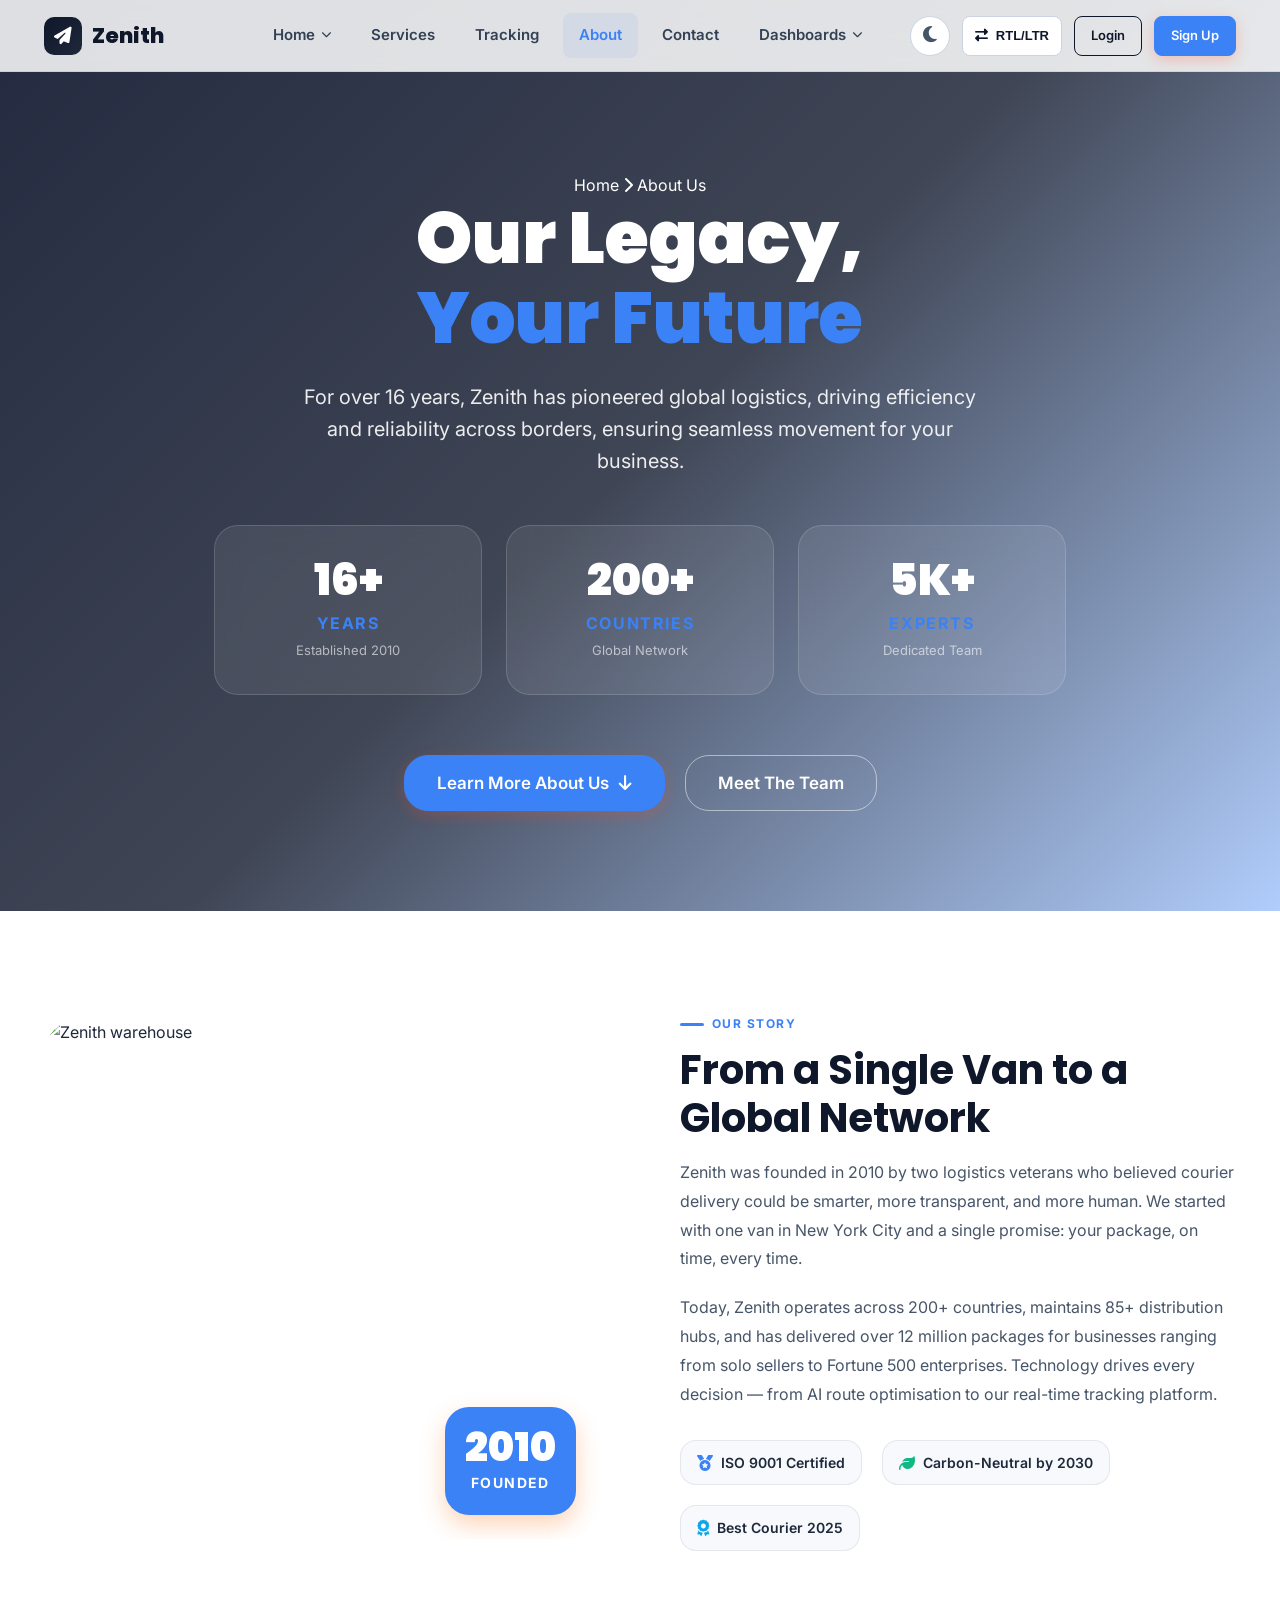
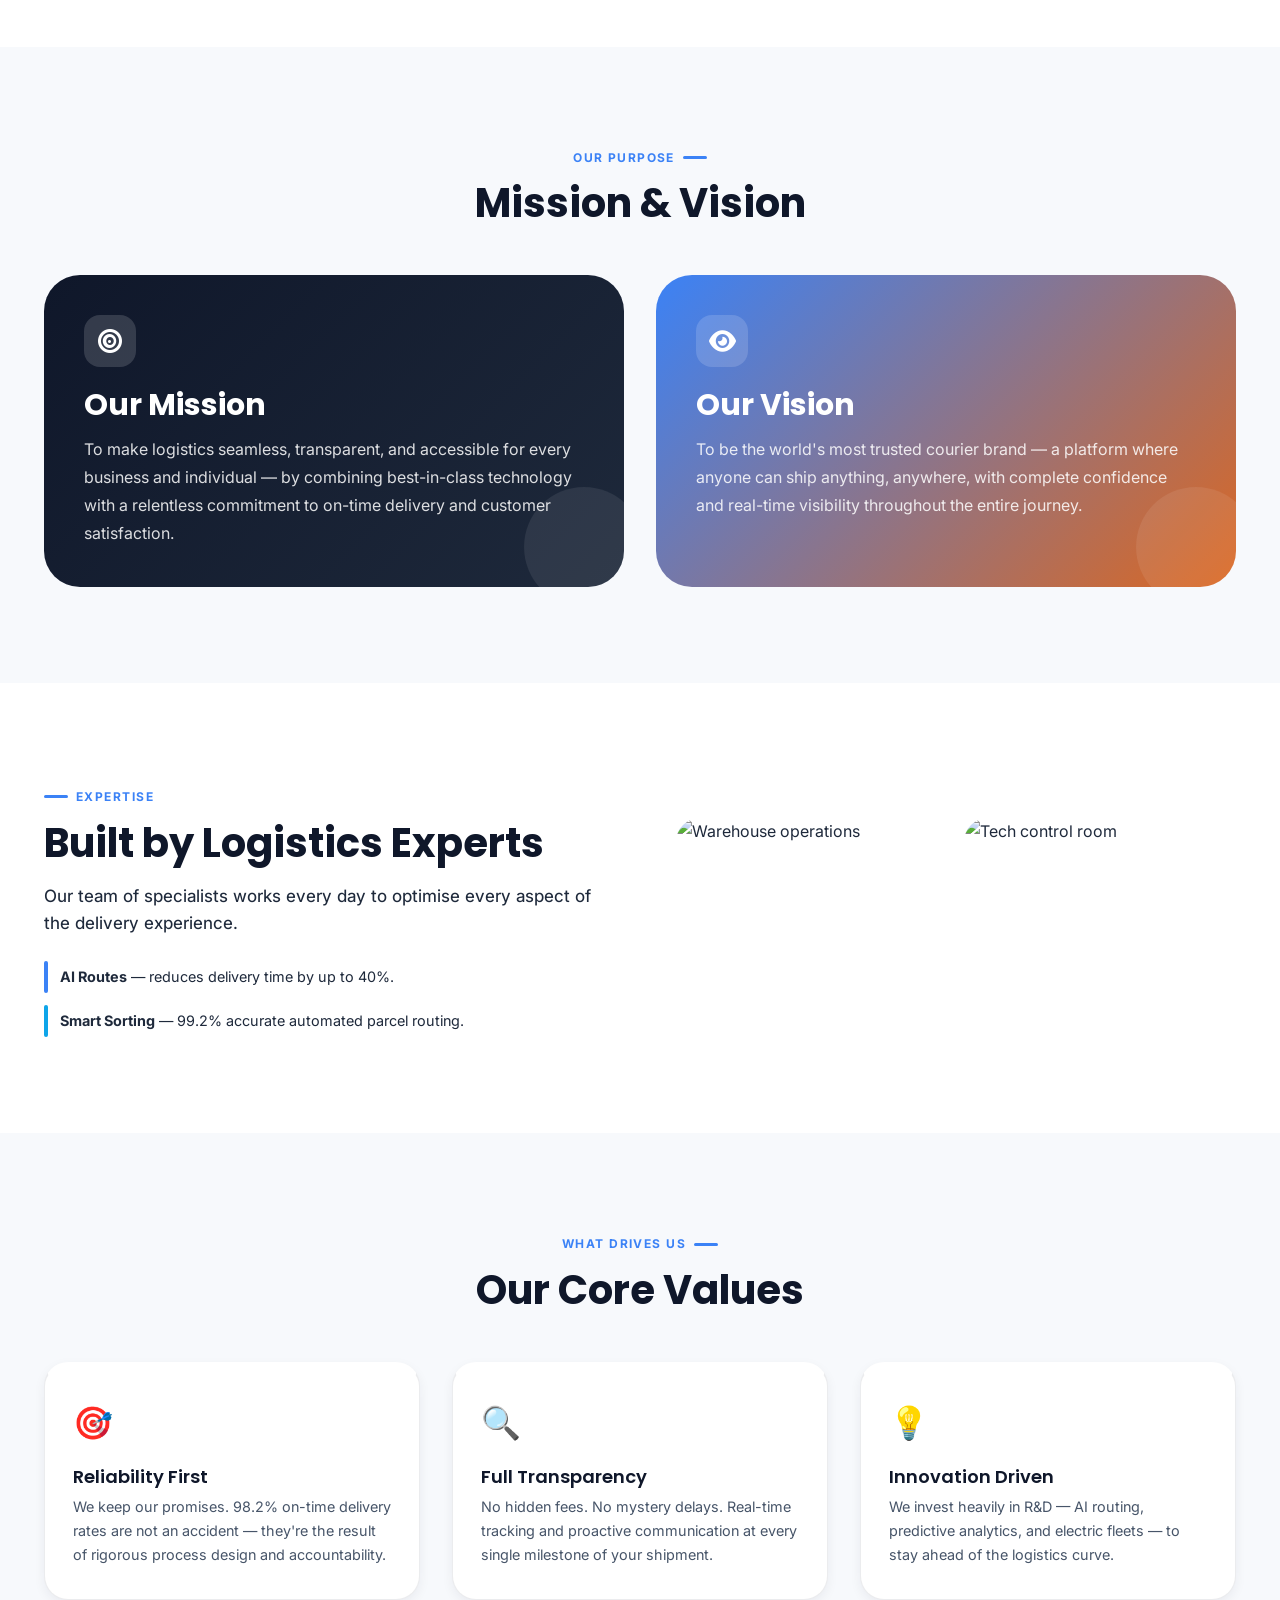
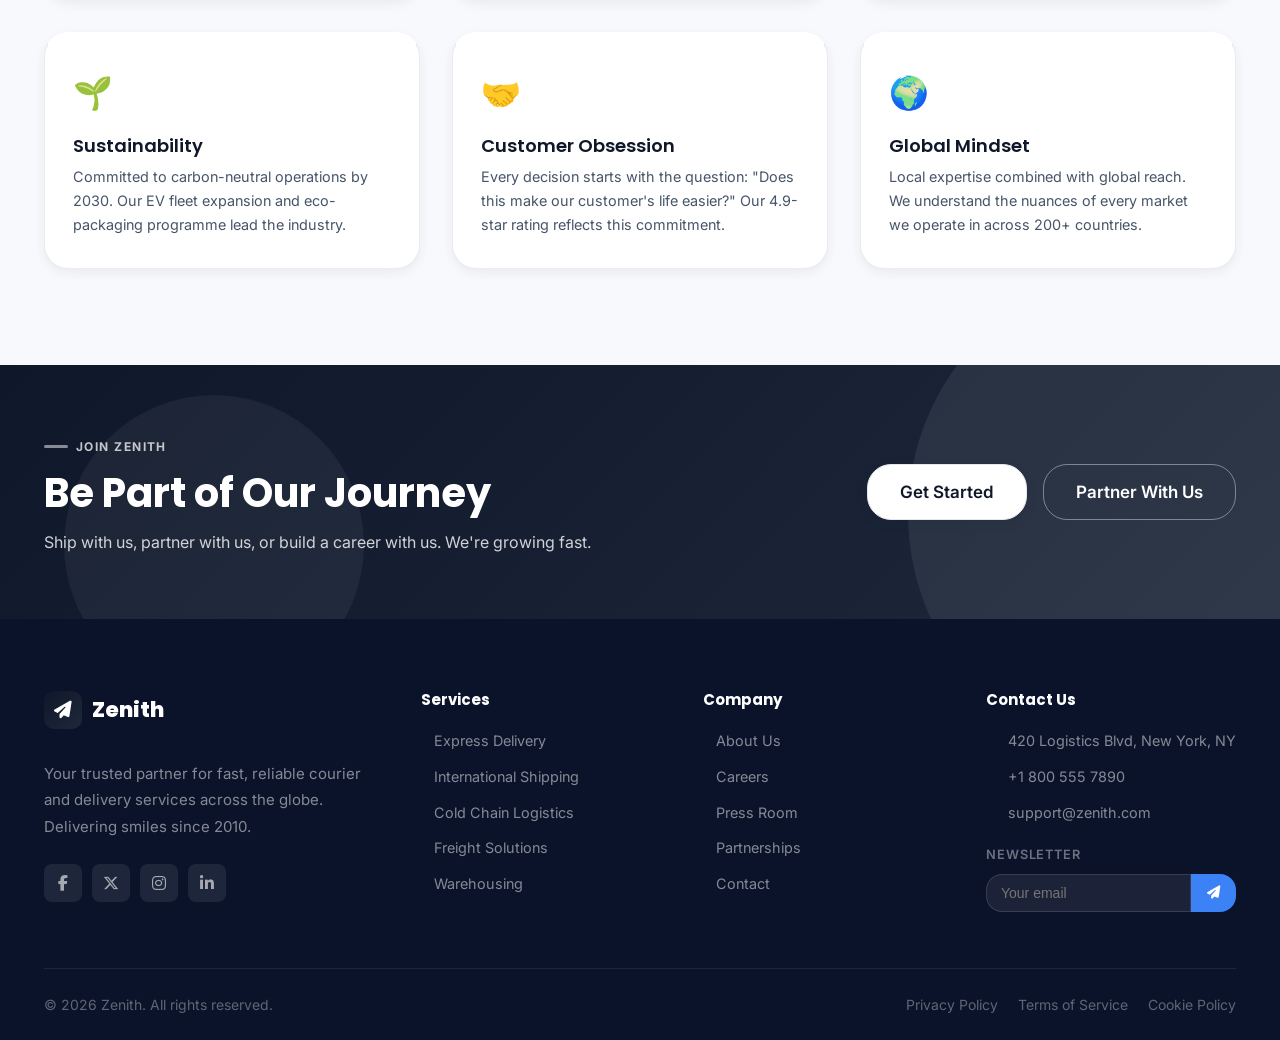
==== commit a6c4ca58: "Add logistics hero image to login and signup pages" ====
--- a/about.html
+++ b/about.html
@@ -41,7 +41,10 @@
       <button class="theme-toggle" id="themeToggle" aria-label="Toggle Theme">
         <i class="fas fa-moon"></i>
       </button>
-      <button class="rtl-toggle" id="main-rtl-toggle"><i class="fas fa-globe"></i></button>
+      <button class="rtl-toggle" title="Toggle RTL/LTR">
+        <i class="fas fa-right-left"></i>
+        <span>RTL/LTR</span>
+      </button>
       <a href="login.html"  class="btn btn-outline-primary btn-sm">Login</a>
       <a href="signup.html" class="btn btn-primary btn-sm">Sign Up</a>
       <button class="hamburger" id="hamburger"><span></span><span></span><span></span></button>
@@ -69,24 +72,40 @@
   </div>
 </div>
 
-<!-- PAGE HERO -->
-<section class="page-hero" style="background-image: url('https://images.unsplash.com/photo-1522071820081-009f0129c71c?w=1400&auto=format');">
-  <div class="container page-hero-content page-hero-2col">
-    <div>
-      <nav class="breadcrumb">
-        <a href="index.html">Home</a><span class="breadcrumb-sep"><i class="fas fa-chevron-right"></i></span>
-        <span class="breadcrumb-current">About</span>
-      </nav>
-      <h1 class="fade-in about-us-single-line">About Zenith</h1>
-      <p class="fade-in delay-100">We've been moving the world's packages with precision, care, and technology since 2010. Our mission: make logistics effortless for everyone.</p>
-      <div class="fade-in delay-200 about-hero-stats" id="about-stats-container">
-        <div><div style="font-family:var(--font-heading);font-size:1.75rem;font-weight:900;color:var(--clr-white);line-height:1.2;">16+</div><div style="font-size:.875rem;color:rgba(255,255,255,.8);">Years of Excellence</div></div>
-        <div><div style="font-family:var(--font-heading);font-size:1.75rem;font-weight:900;color:var(--clr-white);line-height:1.2;">200+</div><div style="font-size:.875rem;color:rgba(255,255,255,.8);">Countries Served</div></div>
-        <div><div style="font-family:var(--font-heading);font-size:1.75rem;font-weight:900;color:var(--clr-white);line-height:1.2;">4,800+</div><div style="font-size:.875rem;color:rgba(255,255,255,.8);">Team Members</div></div>
-      </div>
-    </div>
-    <div class="fade-in-right delay-200" style="position:relative;">
-      <img src="https://images.unsplash.com/photo-1600880292203-757bb62b4baf?w=700&auto=format&q=80" alt="Zenith team" style="border-radius:var(--radius-xl);height:320px;width:100%;object-fit:cover;box-shadow:var(--shadow-xl);" />
+<!-- PAGE HERO: RECONSTRUCTED V2 -->
+<section class="about-v2-hero">
+  <div class="hero-bg-overlay"></div>
+  <div class="container about-v2-content">
+    <nav class="breadcrumb fade-in">
+      <a href="index.html">Home</a>
+      <span class="breadcrumb-sep"><i class="fas fa-chevron-right"></i></span>
+      <span class="breadcrumb-current">About Us</span>
+    </nav>
+    
+    <h1 class="fade-in delay-100">Our Legacy, <br><span class="text-accent">Your Future</span></h1>
+    <p class="fade-in delay-200">For over 16 years, Zenith has pioneered global logistics, driving efficiency and reliability across borders, ensuring seamless movement for your business.</p>
+    
+    <div class="about-v2-stats fade-in delay-300">
+      <div class="stat-glass-card">
+        <div class="stat-val">16+</div>
+        <div class="stat-label">Years</div>
+        <div class="stat-desc">Established 2010</div>
+      </div>
+      <div class="stat-glass-card">
+        <div class="stat-val">200+</div>
+        <div class="stat-label">Countries</div>
+        <div class="stat-desc">Global Network</div>
+      </div>
+      <div class="stat-glass-card">
+        <div class="stat-val">5K+</div>
+        <div class="stat-label">Experts</div>
+        <div class="stat-desc">Dedicated Team</div>
+      </div>
+    </div>
+
+    <div class="about-v2-actions fade-in delay-400">
+      <a href="#story" class="btn btn-primary btn-lg">Learn More About Us <i class="fas fa-arrow-down"></i></a>
+      <a href="contact.html" class="btn btn-outline btn-lg">Meet The Team</a>
     </div>
   </div>
 </section>
--- a/css/style.css
+++ b/css/style.css
@@ -807,7 +807,8 @@
   left: auto;
 }
 
-.nav-item:hover .dropdown-menu {
+.nav-item:hover .dropdown-menu,
+.nav-item.dropdown-open .dropdown-menu {
   opacity: 1;
   visibility: visible;
   transform: translateY(0);
@@ -838,7 +839,7 @@
 .nav-actions {
   display: flex;
   align-items: center;
-  gap: 16px; /* Increased from 12px for better spacing between RTL and Hamburger */
+  gap: 12px;
   flex-shrink: 0;
 }
 
@@ -846,15 +847,17 @@
   display: flex;
   align-items: center;
   justify-content: center;
-  width: 40px;
+  gap: 8px;
   height: 40px;
-  padding: 0;
-  border-radius: 50%;
+  padding: 0 12px;
+  border-radius: var(--radius-sm);
   border: 1.5px solid var(--clr-gray-200);
-  color: var(--clr-primary); /* Darkened for better contrast in light mode */
+  color: var(--clr-primary);
   cursor: pointer;
   transition: all var(--trans-fast);
   background: var(--clr-white);
+  font-size: 0.8125rem;
+  font-weight: 600;
 }
 
 [data-theme="dark"] .rtl-toggle {
@@ -863,14 +866,14 @@
   color: var(--clr-white);
 }
 
-.rtl-toggle .dir-label,
-.rtl-toggle span:not(.fas) {
-  display: none !important;
+.rtl-toggle span {
+  display: inline-block;
 }
 
 .rtl-toggle:hover {
   border-color: var(--clr-accent);
   color: var(--clr-accent);
+  background: rgba(59, 130, 246, 0.05);
 }
 
 /* Hamburger */
@@ -1266,26 +1269,55 @@
 .service-card {
   background: var(--clr-bg-card);
   border-radius: var(--radius-lg);
-  padding: 32px 28px;
+  padding: 0;
   display: flex;
   flex-direction: column;
   border: 1px solid var(--clr-border);
   transition: all var(--trans-base);
   box-shadow: var(--shadow-sm);
   height: 100%;
+  overflow: hidden;
 }
 
 .service-card:hover {
   border-color: var(--clr-accent);
-  transform: translateY(-6px) scale(1.02);
+  transform: translateY(-6px) scale(1.01);
   box-shadow: var(--shadow-xl);
 }
 
+.service-card-img {
+  width: 100%;
+  height: 180px;
+  overflow: hidden;
+}
+
+.service-card-img img {
+  width: 100%;
+  height: 100%;
+  object-fit: cover;
+  transition: transform var(--trans-slow);
+}
+
+.service-card:hover .service-card-img img {
+  transform: scale(1.1);
+}
+
+.service-card .card-content {
+  padding: 24px;
+  display: flex;
+  flex-direction: column;
+  flex-grow: 1;
+}
+
 .service-card .card-icon {
-  font-size: 2rem;
-  width: 64px;
-  height: 64px;
-  border-radius: 16px;
+  font-size: 1.5rem;
+  width: 48px;
+  height: 48px;
+  border-radius: 12px;
+  margin-bottom: 16px;
+  display: flex;
+  align-items: center;
+  justify-content: center;
 }
 
 .service-card h4 {
@@ -1857,11 +1889,21 @@
   z-index: 0;
 }
 
-.page-hero-content {
-  position: relative;
-  z-index: 1;
-  max-width: 800px;
-  margin: 0 auto;
+.page-hero.about-hero::before {
+  display: none !important;
+}
+
+.page-hero.about-hero {
+  padding-top: calc(var(--nav-h) + 240px);
+  padding-bottom: 240px;
+  background-color: var(--clr-bg-alt); /* Light background fallback */
+}
+
+.about-hero h1, 
+.about-hero p,
+.about-hero .breadcrumb-current,
+.about-hero .about-hero-stats div div {
+  text-shadow: 0 4px 12px rgba(0, 0, 0, 0.5), 0 1px 3px rgba(0, 0, 0, 0.3);
 }
 
 .page-hero-2col {
@@ -1948,14 +1990,41 @@
   background: var(--clr-bg-main);
 }
 
-.tracking-input-card {
+.tracking-input.service-card {
   background: var(--clr-bg-card);
   border: 1px solid var(--clr-border);
-  border-radius: var(--radius-xl);
-  padding: 48px;
-  box-shadow: var(--shadow-lg);
-  max-width: 680px;
-  margin: 0 auto 48px;
+  border-radius: var(--radius-lg);
+  padding: 0;
+  transition: all var(--trans-base);
+  display: flex;
+  flex-direction: column;
+  height: 100%;
+  overflow: hidden;
+}
+
+.service-card-img {
+  width: 100%;
+  height: 200px;
+  overflow: hidden;
+}
+
+.service-card-img img {
+  width: 100%;
+  height: 100%;
+  object-fit: cover;
+  transition: transform var(--trans-slow);
+}
+
+.service-card:hover .service-card-img img {
+  transform: scale(1.1);
+}
+
+.service-card .card-content {
+  padding: 32px;
+  display: flex;
+  flex-direction: column;
+  gap: 16px;
+  flex-grow: 1;
 }
 
 .tracking-input-row {
@@ -2968,7 +3037,49 @@
 }
 
 /* ── 27. RESPONSIVE BREAKPOINTS ─────────────────────────── */
-@media (max-width: 1024px) {
+
+/* ── Tablet Nav (769px – 991px) ─────────────────────────── */
+@media (max-width: 991px) {
+  /* Collapse nav menu into hamburger */
+  .nav-menu {
+    display: none;
+  }
+
+  .hamburger {
+    display: flex !important;
+  }
+
+  .nav-mobile {
+    display: block;
+  }
+
+  /* Keep Login/Sign Up visible at tablet — just smaller */
+  .nav-actions {
+    margin-left: auto;
+    gap: 12px;
+  }
+
+  .nav-actions .btn-sm {
+    padding: 8px 14px;
+    font-size: 0.8125rem;
+  }
+
+  /* Shrink RTL toggle label at tablet */
+  .rtl-toggle span {
+    display: none;
+  }
+
+  .rtl-toggle {
+    padding: 0 10px;
+    min-width: 36px;
+    justify-content: center;
+  }
+
+  .nav-inner {
+    gap: 12px;
+  }
+
+  /* Layout grids */
   .grid-4 {
     grid-template-columns: repeat(2, 1fr);
   }
@@ -3013,7 +3124,7 @@
     --nav-h: 64px;
   }
 
-  .nav-menu,
+  /* At 768px hide CTAs too — they go into the mobile nav */
   .nav-actions .btn-primary,
   .nav-actions .btn-outline-primary,
   .nav-actions .btn-secondary {
@@ -3645,3 +3756,136 @@
   background: rgba(249, 115, 22, 0.15) !important;
   border-color: rgba(249, 115, 22, 0.3) !important;
 }
+
+/* ── 1024px Nav Alignment & spacing ── */
+@media (min-width: 992px) and (max-width: 1200px) {
+  .nav-inner {
+    gap: 16px !important;
+  }
+  .nav-menu {
+    gap: 4px !important;
+  }
+  .nav-link {
+    padding: 8px 10px !important;
+    font-size: 0.85rem !important;
+  }
+  .nav-actions {
+    gap: 8px !important;
+    margin-left: auto !important;
+  }
+}
+
+/* ── 19.2 ABOUT HERO RECONSTRUCTED (V2) ─────────────────── */
+.about-v2-hero {
+  position: relative;
+  min-height: 100vh;
+  padding-top: calc(var(--nav-h) + 100px);
+  padding-bottom: 100px;
+  display: flex;
+  align-items: center;
+  justify-content: center;
+  text-align: center;
+  color: var(--clr-white);
+  overflow: hidden;
+  background: url('https://images.unsplash.com/photo-1583686298564-46fbffda0707?w=1600&auto=format&q=80') center/cover no-repeat;
+}
+
+.about-v2-hero .hero-bg-overlay {
+  position: absolute;
+  inset: 0;
+  background: linear-gradient(135deg, rgba(11, 19, 43, 0.9) 0%, rgba(15, 23, 42, 0.8) 50%, rgba(59, 130, 246, 0.4) 100%);
+  z-index: 0;
+}
+
+.about-v2-content {
+  position: relative;
+  z-index: 2;
+  max-width: 900px;
+}
+
+.about-v2-hero h1 {
+  font-size: clamp(2.5rem, 8vw, 4.5rem);
+  font-weight: 900;
+  line-height: 1.1;
+  margin-bottom: 24px;
+  color: var(--clr-white);
+}
+
+.about-v2-hero p {
+  font-size: 1.25rem;
+  color: rgba(255, 255, 255, 0.9);
+  max-width: 700px;
+  margin: 0 auto 48px;
+  line-height: 1.6;
+}
+
+.about-v2-stats {
+  display: grid;
+  grid-template-columns: repeat(3, 1fr);
+  gap: 24px;
+  margin-bottom: 60px;
+}
+
+.stat-glass-card {
+  background: rgba(255, 255, 255, 0.08);
+  backdrop-filter: blur(12px);
+  -webkit-backdrop-filter: blur(12px);
+  border: 1px solid rgba(255, 255, 255, 0.15);
+  border-radius: var(--radius-lg);
+  padding: 32px 24px;
+  transition: all var(--trans-base);
+}
+
+.stat-glass-card:hover {
+  transform: translateY(-10px);
+  background: rgba(255, 255, 255, 0.12);
+  border-color: var(--clr-accent);
+  box-shadow: 0 20px 40px rgba(0, 0, 0, 0.3);
+}
+
+.stat-val {
+  font-family: var(--font-heading);
+  font-size: 2.75rem;
+  font-weight: 900;
+  color: var(--clr-white);
+  line-height: 1;
+  margin-bottom: 8px;
+}
+
+.stat-label {
+  font-size: 1rem;
+  font-weight: 700;
+  text-transform: uppercase;
+  letter-spacing: 0.1em;
+  color: var(--clr-accent);
+  margin-bottom: 4px;
+}
+
+.stat-desc {
+  font-size: 0.8125rem;
+  color: rgba(255, 255, 255, 0.6);
+}
+
+.about-v2-actions {
+  display: flex;
+  align-items: center;
+  justify-content: center;
+  gap: 20px;
+}
+
+@media (max-width: 768px) {
+  .about-v2-stats {
+    grid-template-columns: 1fr;
+    gap: 16px;
+  }
+  .about-v2-actions {
+    flex-direction: column;
+    width: 100%;
+  }
+  .about-v2-actions .btn {
+    width: 100%;
+  }
+  .about-v2-hero h1 {
+    font-size: 2.5rem;
+  }
+}
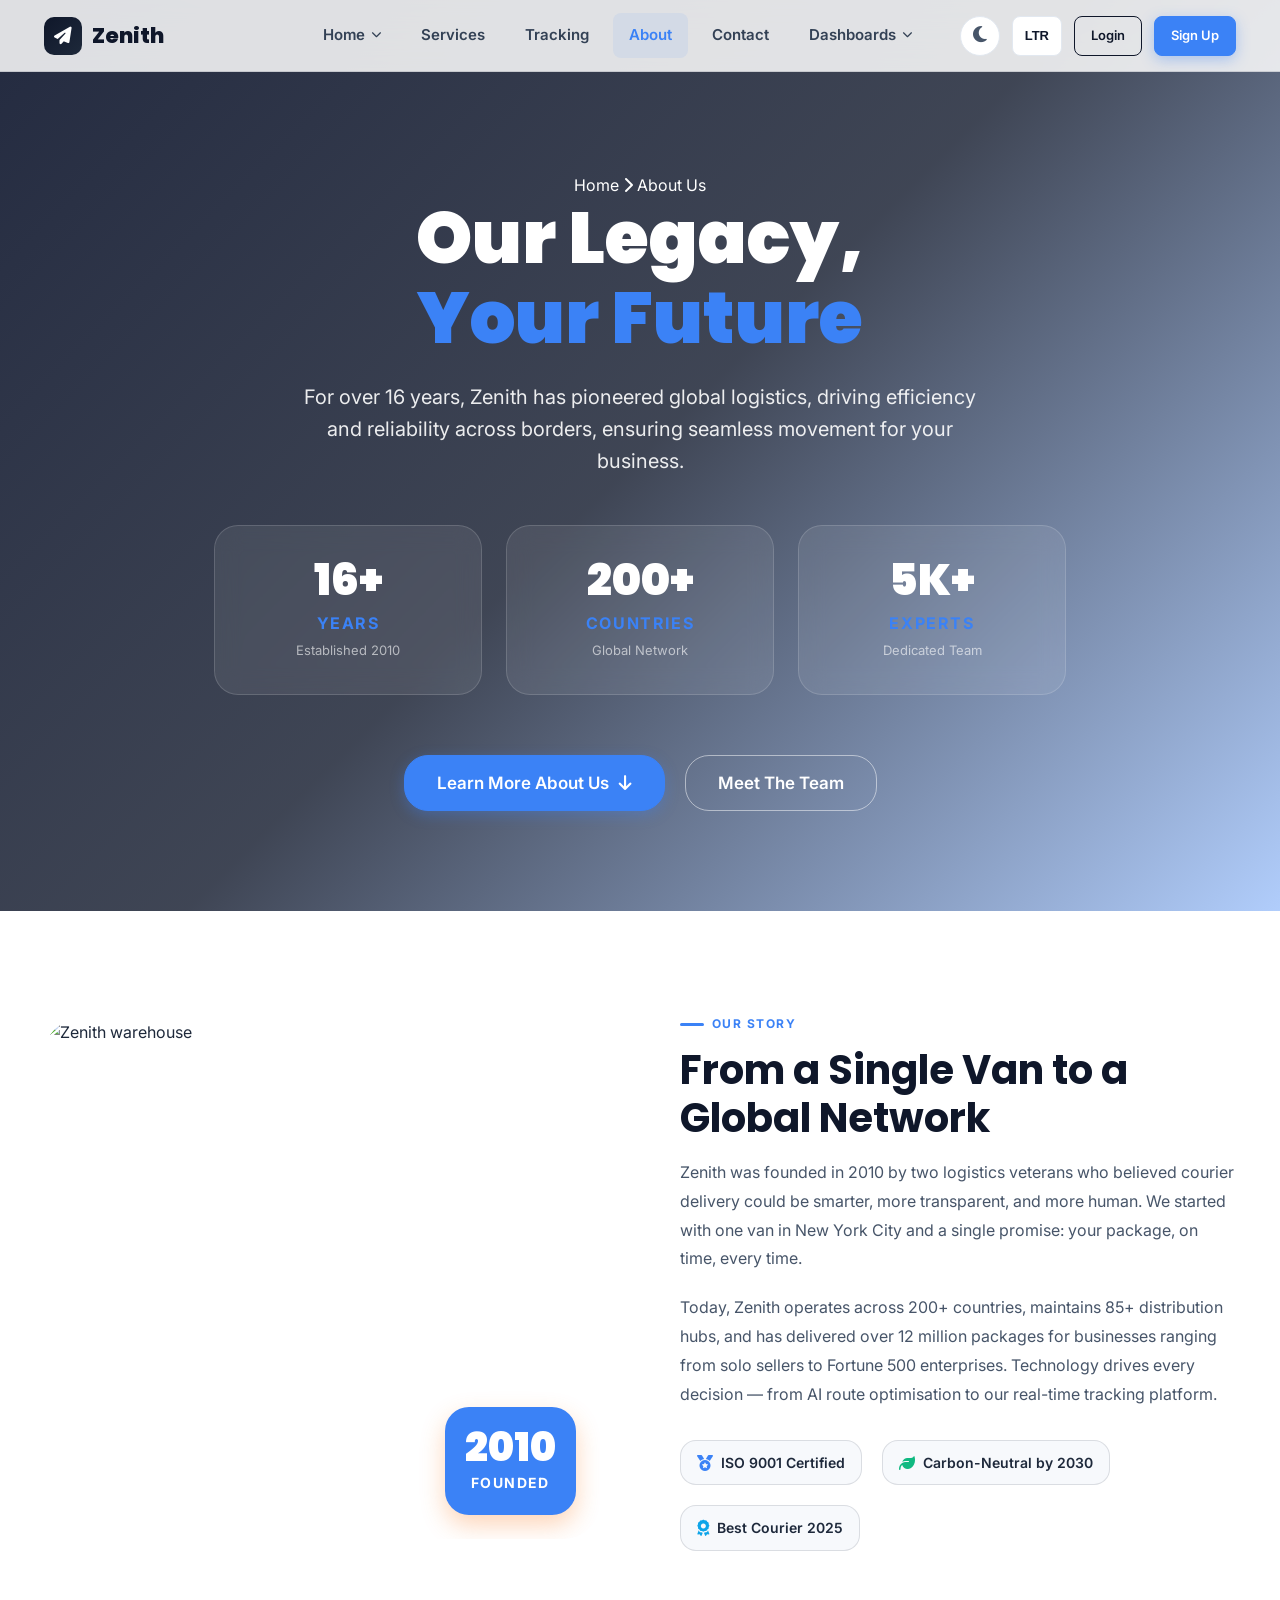
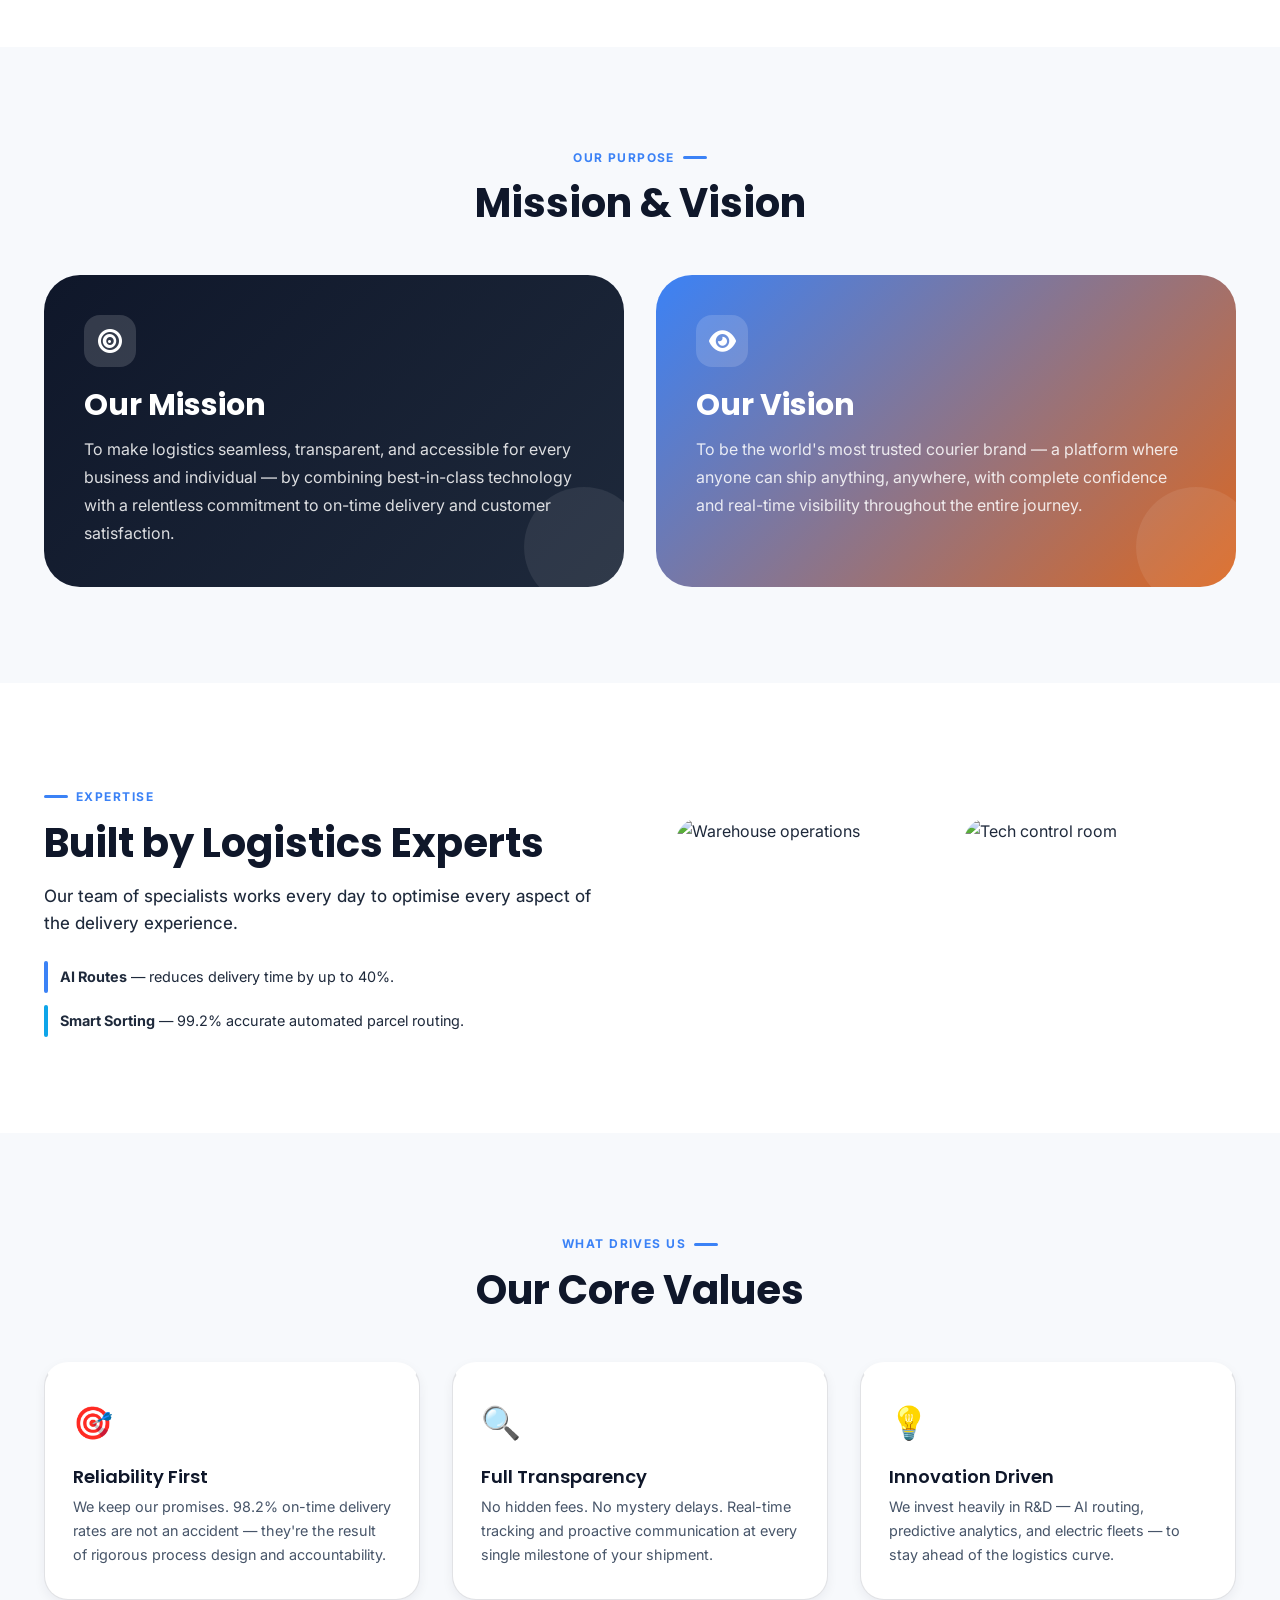
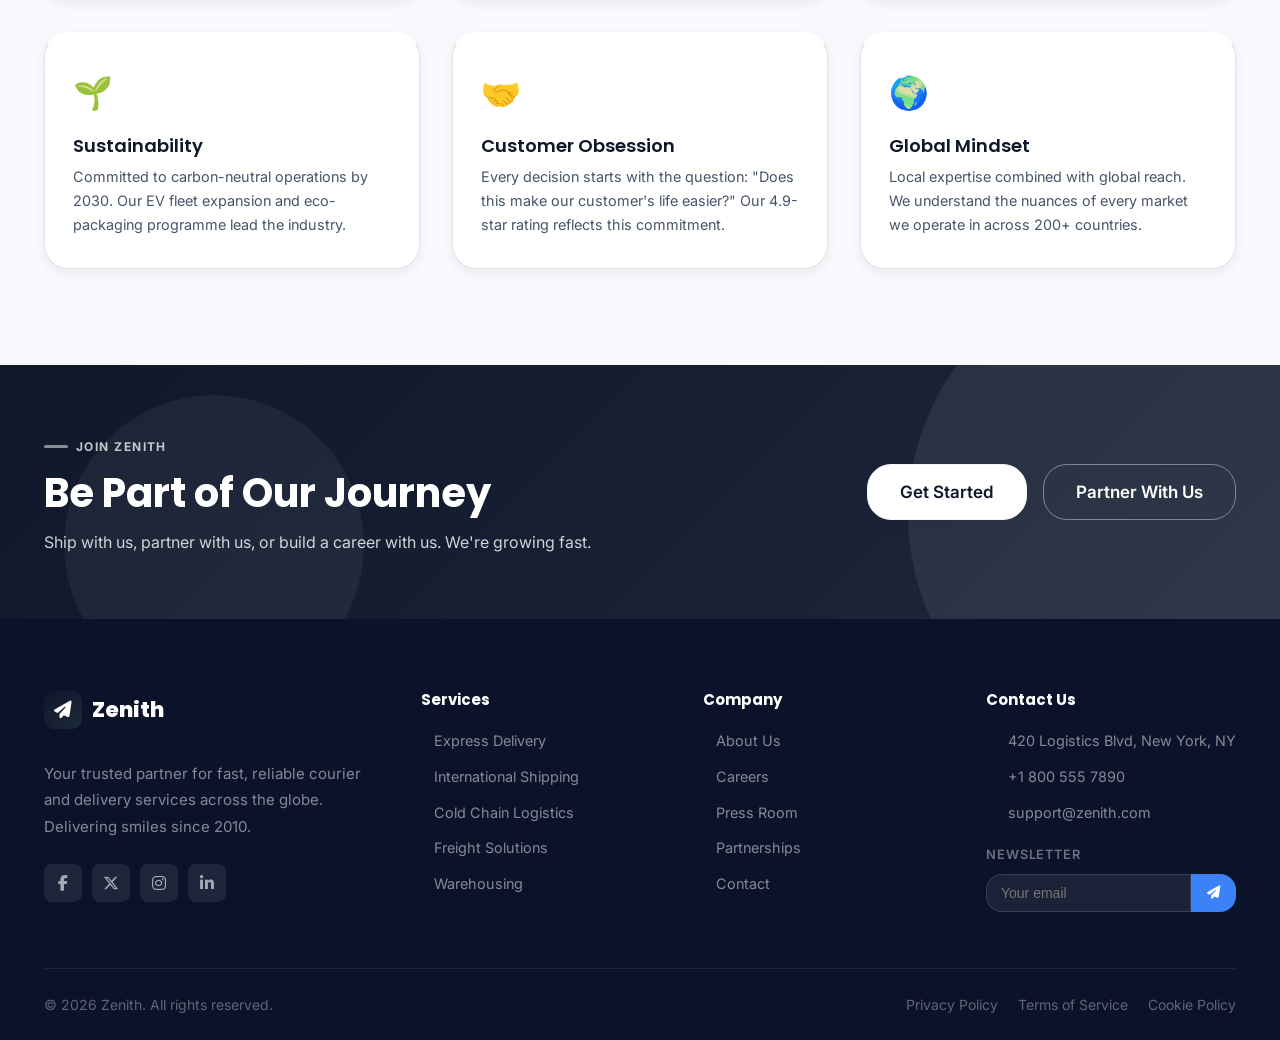
==== commit 40e02322: "Relocate theme and RTL toggles to hamburger menu for better responsiveness - Remove toggles from des" ====
--- a/about.html
+++ b/about.html
@@ -42,8 +42,7 @@
         <i class="fas fa-moon"></i>
       </button>
       <button class="rtl-toggle" title="Toggle RTL/LTR">
-        <i class="fas fa-right-left"></i>
-        <span>RTL/LTR</span>
+        <span>LTR</span>
       </button>
       <a href="login.html"  class="btn btn-outline-primary btn-sm">Login</a>
       <a href="signup.html" class="btn btn-primary btn-sm">Sign Up</a>
@@ -66,7 +65,15 @@
     <a href="dashboard-user.html"  class="mobile-dropdown-item"><i class="fas fa-user-circle"></i> User Dashboard</a>
     <a href="dashboard-admin.html" class="mobile-dropdown-item"><i class="fas fa-shield-halved"></i> Admin Dashboard</a>
   </div>
-  <div style="display:flex;gap:12px;padding-top:24px;">
+  <div style="padding-top:24px;border-top:1px solid var(--clr-border);margin-top:24px;display:flex;gap:12px;">
+    <button class="theme-toggle" id="themeToggleMobile" aria-label="Toggle Theme" style="flex:1;">
+      <i class="fas fa-moon"></i>
+    </button>
+    <button class="rtl-toggle" title="Toggle RTL/LTR" style="flex:1;">
+      <span>LTR</span>
+    </button>
+  </div>
+  <div style="display:flex;gap:12px;padding-top:12px;">
     <a href="login.html"  class="btn btn-outline-primary" style="flex:1;text-align:center;">Login</a>
     <a href="signup.html" class="btn btn-primary" style="flex:1;text-align:center;">Sign Up</a>
   </div>
--- a/css/style.css
+++ b/css/style.css
@@ -25,20 +25,20 @@
   --clr-bg-card: #FFFFFF;
   --clr-bg-nav: rgba(255, 255, 255, 0.85);
   
-  --clr-gray-50: #F0F3F9;
-  --clr-gray-100: #E2E8F0;
-  --clr-gray-200: #CBD5E1;
-  --clr-gray-300: #B2BDCD;
+  --clr-gray-50: #F8FAFC;
+  --clr-gray-100: #F1F5F9;
+  --clr-gray-200: #E2E8F0;
+  --clr-gray-300: #CBD5E1;
   --clr-gray-400: #94A3B8;
   --clr-gray-500: #64748B;
   --clr-gray-600: #475569;
   --clr-gray-700: #334155;
   --clr-gray-800: #1E293B;
   --clr-gray-900: #0F172A;
-  --clr-dark: #0B132B;
+  --clr-dark: #0F172A;
   
-  --clr-border: rgba(11, 19, 43, 0.08); /* Increased for better contrast */
-  --clr-border-strong: rgba(11, 19, 43, 0.15);
+  --clr-border: rgba(15, 23, 42, 0.12); /* Slightly darker for better clarity */
+  --clr-border-strong: rgba(15, 23, 42, 0.2);
 
   /* Typography */
   --font-body: 'Inter', sans-serif;
@@ -264,7 +264,7 @@
 }
 
 .text-muted {
-  color: var(--clr-gray-500) !important; /* Standardized for better contrast */
+  color: var(--clr-gray-600) !important; /* Increased contrast for readability */
 }
 
 .section-label {
@@ -439,19 +439,19 @@
   background: var(--clr-accent);
   color: var(--clr-white);
   border-color: var(--clr-accent);
-  box-shadow: 0 4px 14px rgba(255, 74, 28, 0.25);
+  box-shadow: 0 4px 14px rgba(59, 130, 246, 0.35); /* Matched to clr-accent (Blue) */
 }
 
 .btn-primary:hover {
   background: var(--clr-accent-dark);
   border-color: var(--clr-accent-dark);
   transform: translateY(-2px);
-  box-shadow: 0 8px 24px rgba(255, 74, 28, 0.4);
+  box-shadow: 0 8px 24px rgba(59, 130, 246, 0.5); /* Increased for prominence */
 }
 
 .btn-primary:active {
   transform: translateY(0); /* Premium tactile feedback */
-  background: #C2410C; /* Darker fixed accent for high-contrast pressed state */
+  background: #1D4ED8; /* Darker blue accent for high-contrast pressed state */
   box-shadow: 0 4px 10px rgba(11, 19, 43, 0.2);
 }
 
@@ -647,7 +647,7 @@
   display: block;
   font-size: .875rem;
   font-weight: 600;
-  color: var(--clr-gray-800);
+  color: var(--clr-gray-900); /* Maximum contrast for accessibility */
   margin-bottom: 8px;
 }
 
@@ -670,7 +670,7 @@
 }
 
 .form-control::placeholder {
-  color: var(--clr-gray-400);
+  color: var(--clr-gray-500); /* Darker for better visibility */
 }
 
 select.form-control {
@@ -970,6 +970,43 @@
   color: var(--clr-accent);
 }
 
+/* ── Mobile Menu Toggles (Theme & RTL) ─────────────────── */
+.nav-mobile .theme-toggle,
+.nav-mobile .rtl-toggle {
+  background: var(--clr-bg-card);
+  border: 1px solid var(--clr-border);
+  padding: 10px 16px;
+  border-radius: var(--radius-md);
+  color: var(--clr-primary);
+  font-size: 0.9375rem;
+  font-weight: 600;
+  cursor: pointer;
+  transition: all var(--trans-base);
+  display: flex;
+  align-items: center;
+  justify-content: center;
+  gap: 6px;
+}
+
+.nav-mobile .theme-toggle:hover,
+.nav-mobile .rtl-toggle:hover {
+  background: var(--clr-accent);
+  color: var(--clr-white);
+  border-color: var(--clr-accent);
+}
+
+[data-theme="dark"] .nav-mobile .theme-toggle,
+[data-theme="dark"] .nav-mobile .rtl-toggle {
+  background: rgba(255, 255, 255, 0.08);
+  color: var(--clr-gray-100);
+}
+
+[data-theme="dark"] .nav-mobile .theme-toggle:hover,
+[data-theme="dark"] .nav-mobile .rtl-toggle:hover {
+  background: var(--clr-accent);
+  color: var(--clr-white);
+}
+
 /* ── 11. HERO (HOME 1) ──────────────────────────────────── */
 .hero-1 {
   min-height: 100vh;
@@ -3053,6 +3090,12 @@
     display: block;
   }
 
+  /* Hide toggles in nav-actions on mobile – they're in mobile menu */
+  .nav-actions .theme-toggle,
+  .nav-actions .rtl-toggle {
+    display: none !important;
+  }
+
   /* Keep Login/Sign Up visible at tablet — just smaller */
   .nav-actions {
     margin-left: auto;
@@ -3064,15 +3107,20 @@
     font-size: 0.8125rem;
   }
 
-  /* Shrink RTL toggle label at tablet */
-  .rtl-toggle span {
+  /* Shrink RTL toggle label at tablet – only in nav-actions, not mobile menu */
+  .nav-actions .rtl-toggle span {
     display: none;
   }
 
-  .rtl-toggle {
+  .nav-actions .rtl-toggle {
     padding: 0 10px;
     min-width: 36px;
     justify-content: center;
+  }
+
+  /* Keep RTL toggle text visible in mobile menu */
+  .nav-mobile .rtl-toggle span {
+    display: inline;
   }
 
   .nav-inner {
@@ -3757,6 +3805,15 @@
   border-color: rgba(249, 115, 22, 0.3) !important;
 }
 
+/* ── Desktop: Hide duplicate toggles in mobile menu ── */
+@media (min-width: 992px) {
+  /* Hide the toggles that are in the mobile menu on desktop */
+  .nav-mobile .theme-toggle,
+  .nav-mobile .rtl-toggle {
+    display: none !important;
+  }
+}
+
 /* ── 1024px Nav Alignment & spacing ── */
 @media (min-width: 992px) and (max-width: 1200px) {
   .nav-inner {
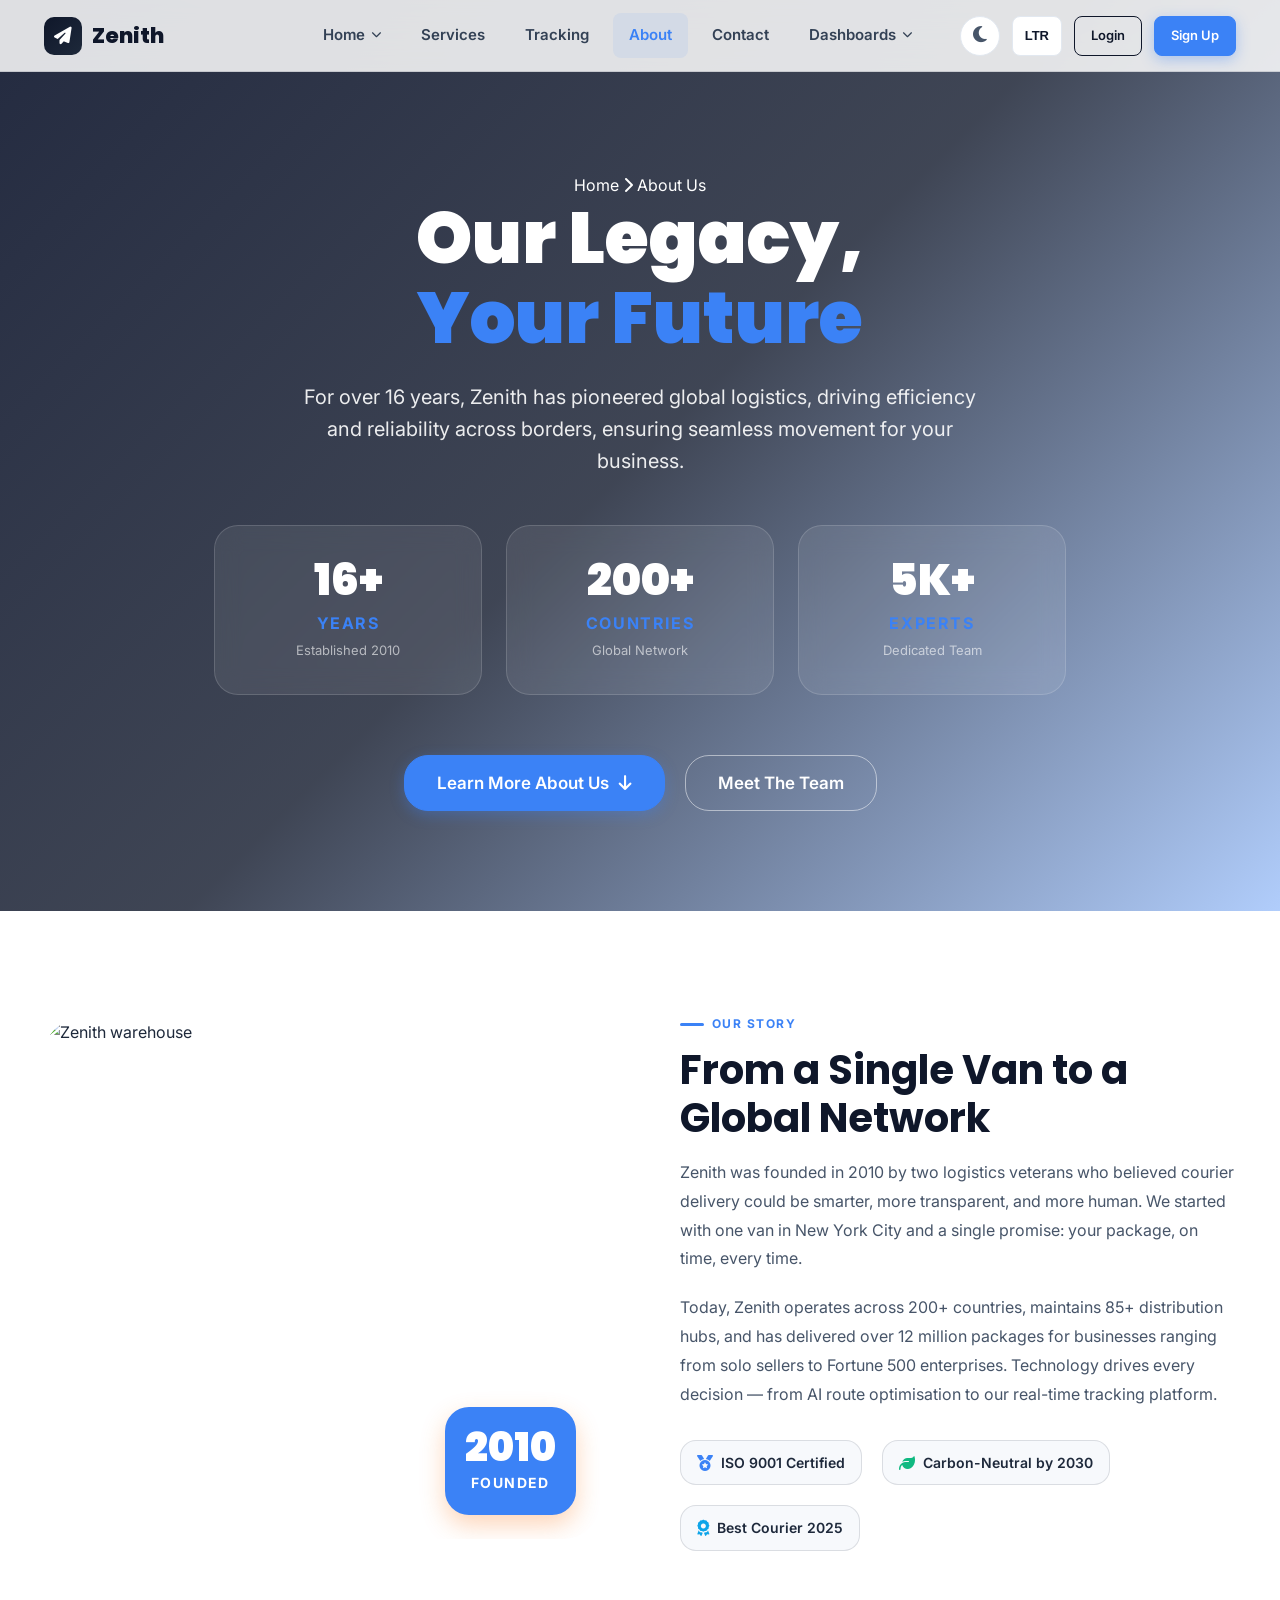
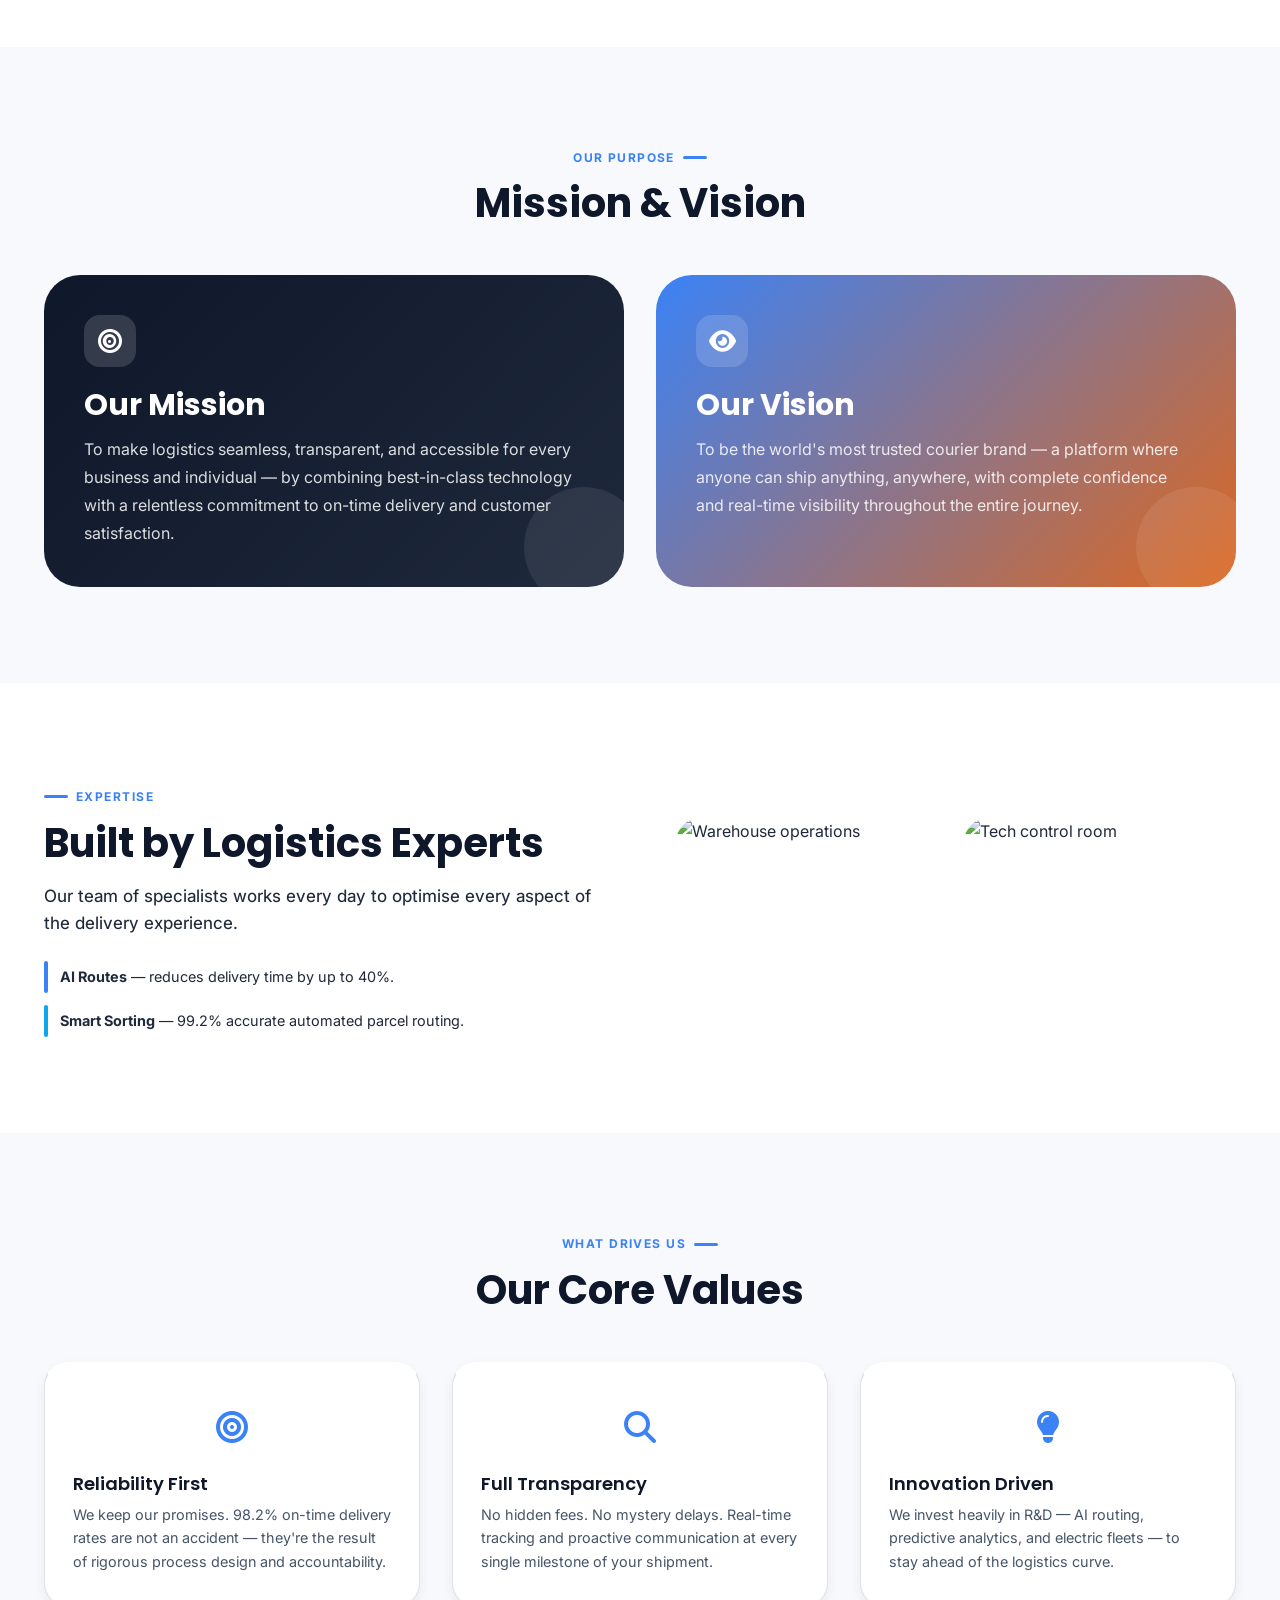
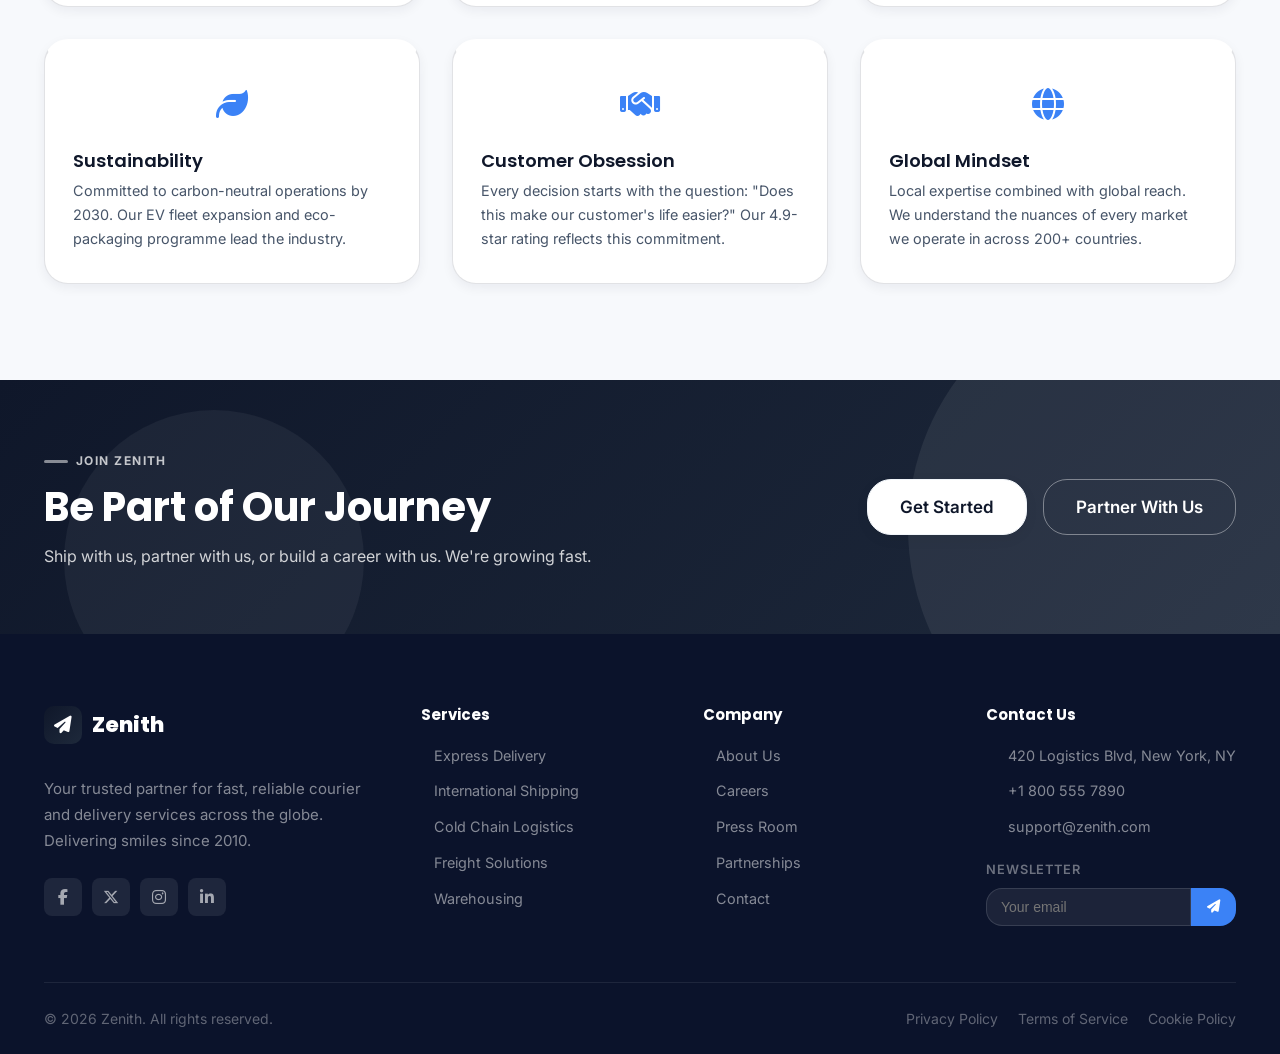
==== commit 9bc6c5c1: "Replace emoji icons in 'Our Core Values' section with Font Awesome - Replace all value card emojis w" ====
--- a/about.html
+++ b/about.html
@@ -51,7 +51,7 @@
   </div>
 </nav>
 <div class="nav-mobile" id="mobileNav">
-  <a href="#" class="mobile-nav-link" data-dropdown="#mob-drop-home">Home <span class="chevron-m">▾</span></a>
+  <a href="#" class="mobile-nav-link" data-dropdown="#mob-drop-home">Home <i class="fas fa-chevron-down chevron-m"></i></a>
   <div id="mob-drop-home" class="mobile-dropdown">
     <a href="index.html"  class="mobile-dropdown-item"><i class="fas fa-home"></i> Home 1</a>
     <a href="index2.html" class="mobile-dropdown-item"><i class="fas fa-layer-group"></i> Home 2</a>
@@ -60,7 +60,7 @@
   <a href="tracking.html"  class="mobile-nav-link">Tracking</a>
   <a href="about.html"     class="mobile-nav-link active">About</a>
   <a href="contact.html"   class="mobile-nav-link">Contact</a>
-  <a href="#" class="mobile-nav-link" data-dropdown="#mob-drop-dash">Dashboards <span class="chevron-m">▾</span></a>
+  <a href="#" class="mobile-nav-link" data-dropdown="#mob-drop-dash">Dashboards <i class="fas fa-chevron-down chevron-m"></i></a>
   <div id="mob-drop-dash" class="mobile-dropdown">
     <a href="dashboard-user.html"  class="mobile-dropdown-item"><i class="fas fa-user-circle"></i> User Dashboard</a>
     <a href="dashboard-admin.html" class="mobile-dropdown-item"><i class="fas fa-shield-halved"></i> Admin Dashboard</a>
@@ -216,32 +216,32 @@
     </div>
     <div class="values-grid">
       <div class="value-card fade-in delay-100">
-        <div class="vi">🎯</div>
+        <div class="vi"><i class="fas fa-bullseye"></i></div>
         <h5>Reliability First</h5>
         <p>We keep our promises. 98.2% on-time delivery rates are not an accident — they're the result of rigorous process design and accountability.</p>
       </div>
       <div class="value-card fade-in delay-200">
-        <div class="vi">🔍</div>
+        <div class="vi"><i class="fas fa-magnifying-glass"></i></div>
         <h5>Full Transparency</h5>
         <p>No hidden fees. No mystery delays. Real-time tracking and proactive communication at every single milestone of your shipment.</p>
       </div>
       <div class="value-card fade-in delay-300">
-        <div class="vi">💡</div>
+        <div class="vi"><i class="fas fa-lightbulb"></i></div>
         <h5>Innovation Driven</h5>
         <p>We invest heavily in R&D — AI routing, predictive analytics, and electric fleets — to stay ahead of the logistics curve.</p>
       </div>
       <div class="value-card fade-in delay-100">
-        <div class="vi">🌱</div>
+        <div class="vi"><i class="fas fa-leaf"></i></div>
         <h5>Sustainability</h5>
         <p>Committed to carbon-neutral operations by 2030. Our EV fleet expansion and eco-packaging programme lead the industry.</p>
       </div>
       <div class="value-card fade-in delay-200">
-        <div class="vi">🤝</div>
+        <div class="vi"><i class="fas fa-handshake"></i></div>
         <h5>Customer Obsession</h5>
         <p>Every decision starts with the question: "Does this make our customer's life easier?" Our 4.9-star rating reflects this commitment.</p>
       </div>
       <div class="value-card fade-in delay-300">
-        <div class="vi">🌍</div>
+        <div class="vi"><i class="fas fa-globe"></i></div>
         <h5>Global Mindset</h5>
         <p>Local expertise combined with global reach. We understand the nuances of every market we operate in across 200+ countries.</p>
       </div>
--- a/css/style.css
+++ b/css/style.css
@@ -949,6 +949,27 @@
   color: var(--clr-accent);
 }
 
+/* Chevron icon styling */
+.mobile-nav-link .chevron-m {
+  display: inline-flex;
+  align-items: center;
+  justify-content: center;
+  width: 20px;
+  height: 20px;
+  font-size: 0.875rem;
+  transition: transform var(--trans-base);
+  flex-shrink: 0;
+}
+
+[data-theme="dark"] .mobile-nav-link {
+  color: var(--clr-gray-200);
+  border-bottom-color: rgba(255, 255, 255, 0.1);
+}
+
+[data-theme="dark"] .mobile-nav-link:hover {
+  color: var(--clr-accent);
+}
+
 .mobile-dropdown {
   display: none;
   padding: 8px 0 0 16px;
@@ -2475,6 +2496,18 @@
 .value-card .vi {
   font-size: 2rem;
   margin-bottom: 16px;
+  display: flex;
+  align-items: center;
+  justify-content: center;
+  color: var(--clr-accent);
+  width: 60px;
+  height: 60px;
+  margin-left: auto;
+  margin-right: auto;
+}
+
+[data-theme="dark"] .value-card .vi {
+  color: #FFB38A;
 }
 
 .value-card h5 {
